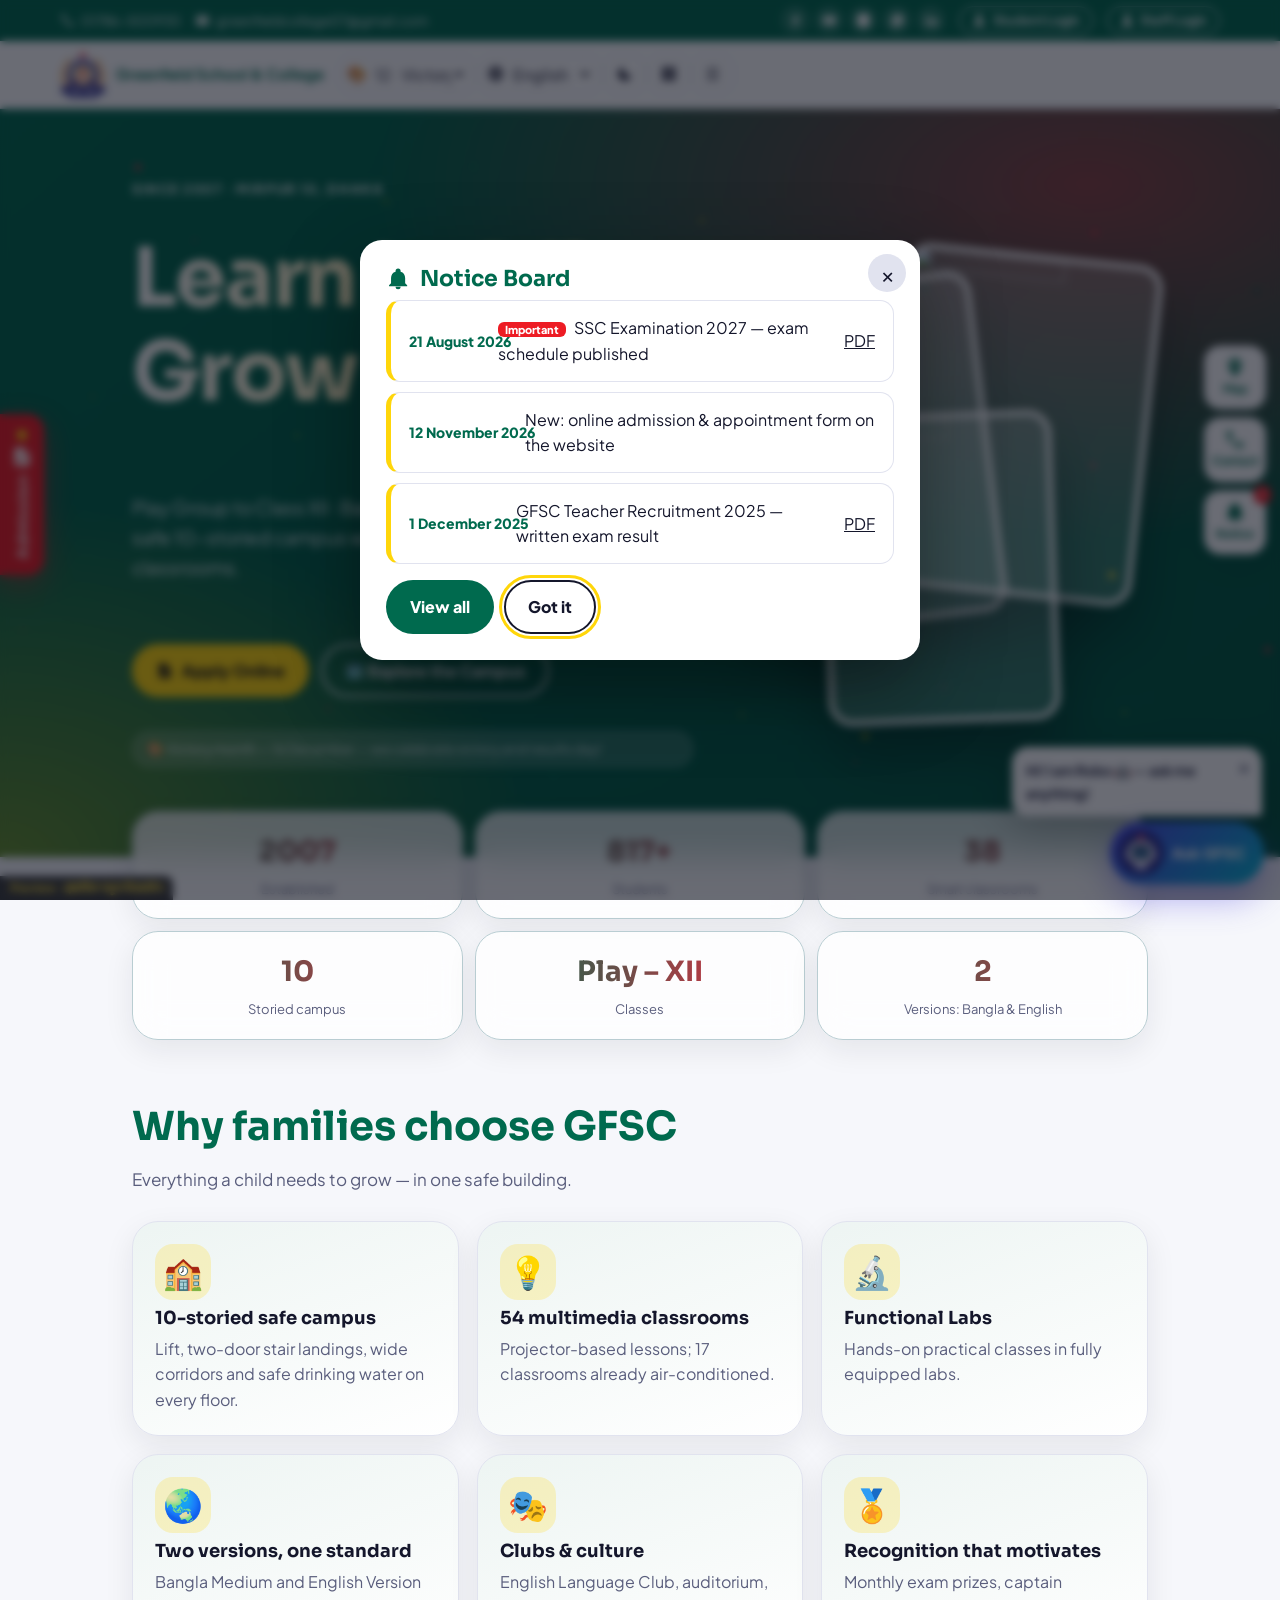
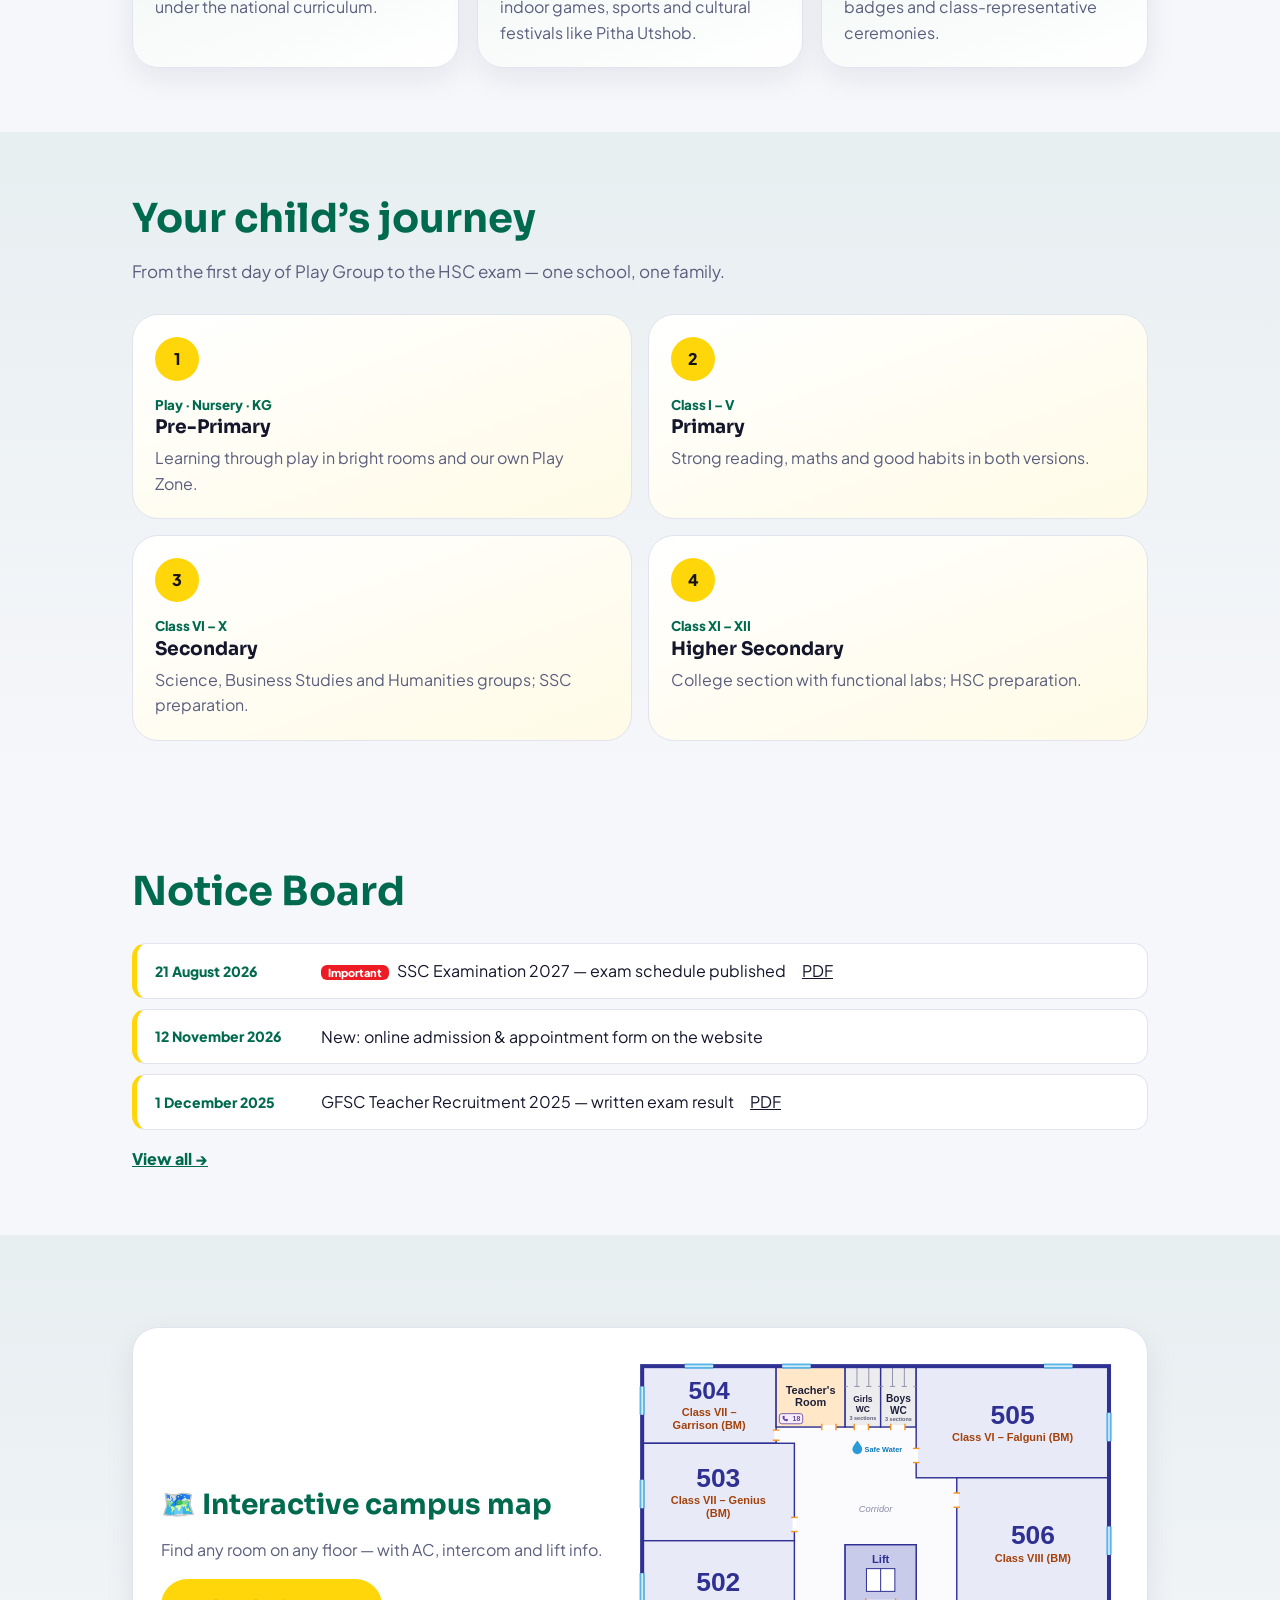
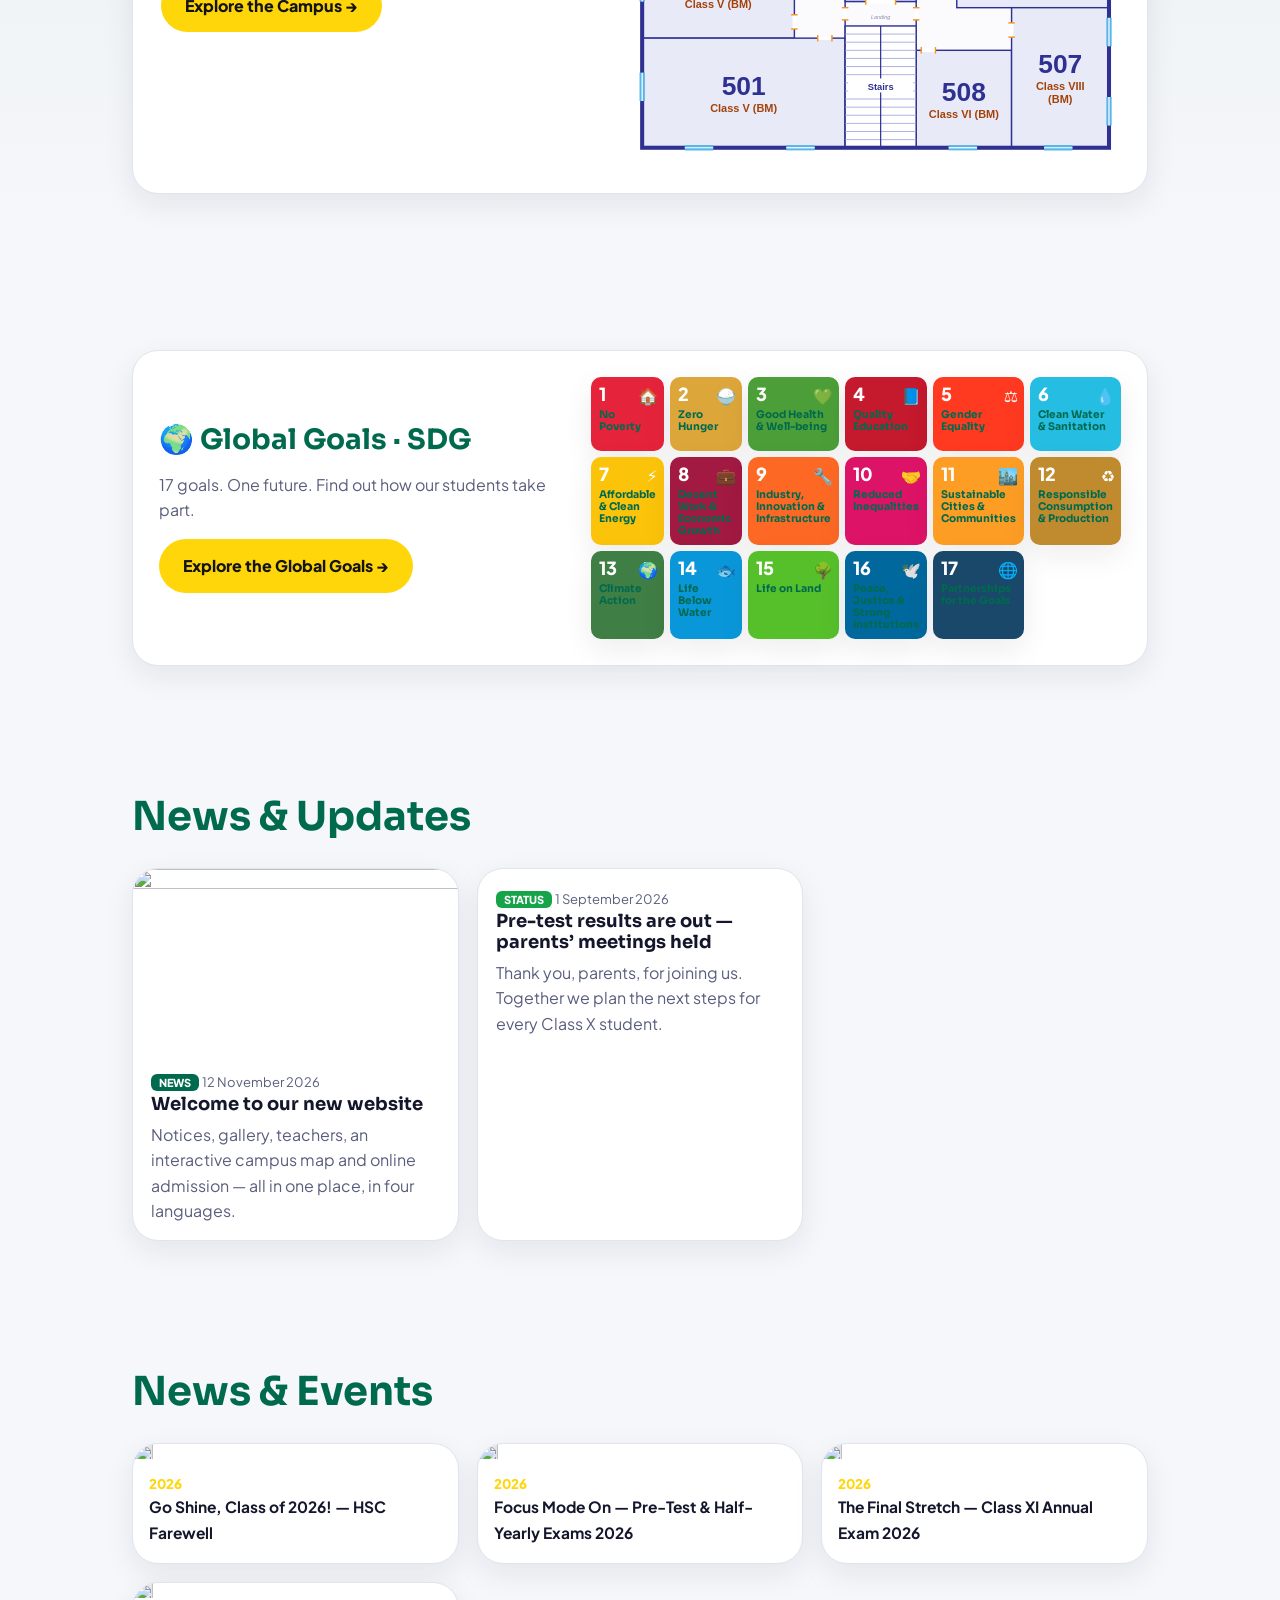
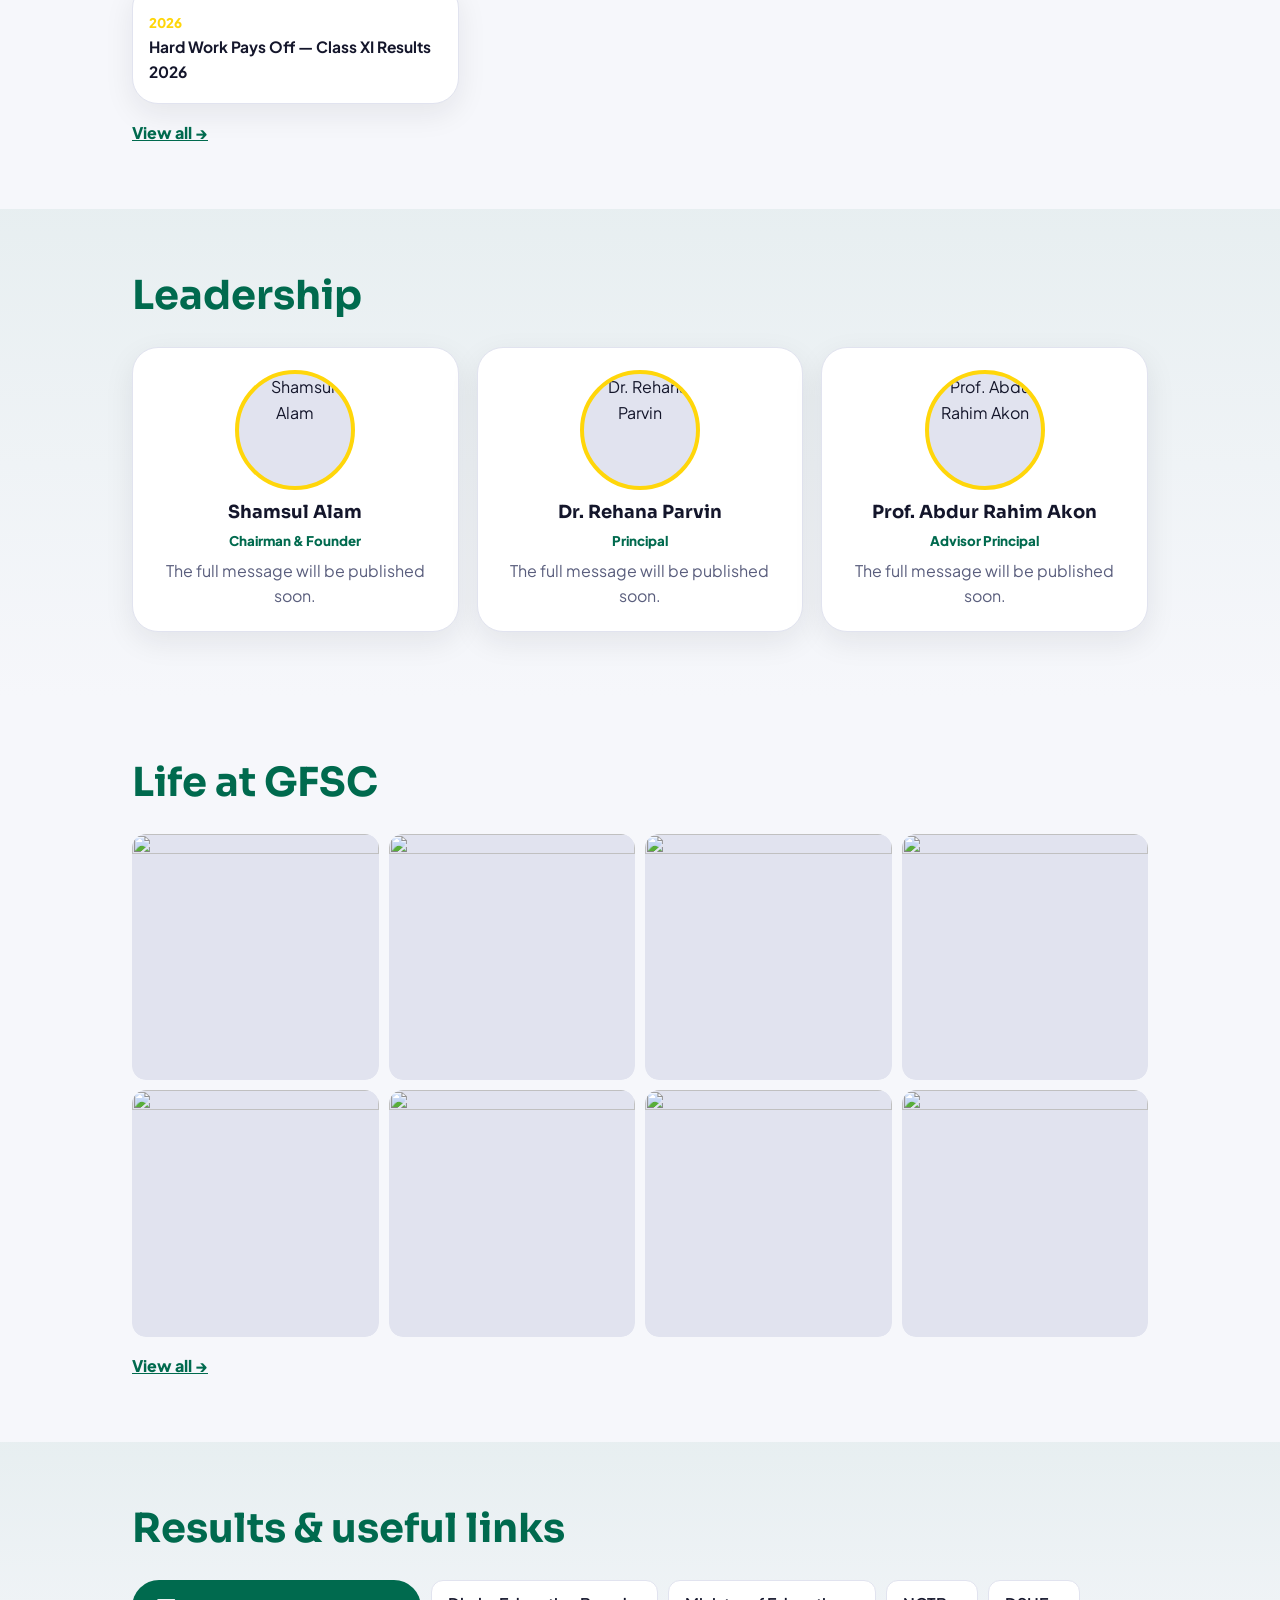
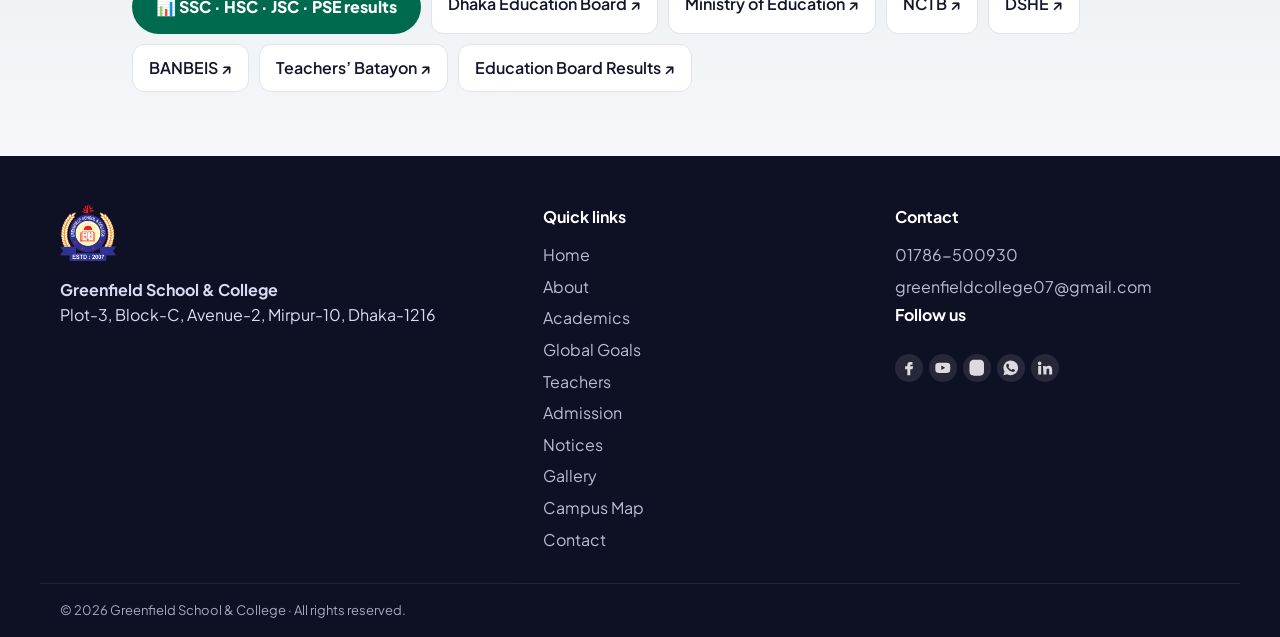
==== v1-aurora/index.html @ 102d4111 "GFSC website preview: 3 designs, 4 languages, campus map, editor Co-Authored-By: Claude Opus 5.5 <no" ====
<!doctype html>
<html lang="bn">
<head>
<meta charset="utf-8">
<meta name="viewport" content="width=device-width, initial-scale=1">
<title>GFSC — Aurora (modern glass design)</title>
<meta name="description" content="Greenfield School & College (GFSC), Mirpur-10, Dhaka — Play Group to Class XII, Bangla Medium & English Version. Online admission, notices, campus map.">
<meta name="theme-color" content="#2E3192">
<link rel="icon" href="../shared/gfsc_logo.png">
<link rel="preconnect" href="https://fonts.googleapis.com"><link rel="preconnect" href="https://fonts.gstatic.com" crossorigin>
<link href="https://fonts.googleapis.com/css2?family=Hind+Siliguri:wght@400;600;700&family=Cairo:wght@400;700;900&family=Plus+Jakarta+Sans:wght@400;600;800&family=Sora:wght@600;800&display=swap" rel="stylesheet">
<link rel="stylesheet" href="../shared/site.css">
<link rel="stylesheet" href="style.css">
</head>
<body class="v-aurora">
<div id="topbar" class="topbar"></div>
<header id="nav" class="nav"></header>
<main></main>
<footer id="footer" class="footer"></footer>
<div id="dockWrap"></div>
<script>window.SITE={version:'aurora'};</script>
<script src="../shared/content.js"></script>
<script src="../shared/site-data.js"></script>
<script src="../shared/goals.js"></script>
<script src="../shared/floor_core.js"></script>
<script src="../shared/site.js"></script>
</body>
</html>
---- shared/site.css ----
/* GFSC website — shared base styles. Each version adds its own style.css on top. */
:root{--p:#2E3192;--s:#ED1C24;--a:#F7941D;--on-p:#fff;--on-s:#fff;--on-a:#141414;
  --bg:#f6f7fb;--surface:#ffffff;--ink:#14162b;--muted:#5a5e7d;--line:#e1e3ef;--field-bg:#ffffff;--field-ink:#14162b;--field-line:#c9cce0;
  --radius:18px;--font:"Hind Siliguri",system-ui,sans-serif;--head:var(--font);--shadow:0 10px 30px rgba(20,22,43,.08);--maxw:1200px}
[data-mode=dark]{--bg:#0c0e1c;--surface:#161a2f;--ink:#eef0ff;--muted:#a9adcf;--line:#2a2e4f;--field-bg:#0a0c18;--field-ink:#f5f6ff;--field-line:#3a3f68;--shadow:0 10px 30px rgba(0,0,0,.35)}
*{box-sizing:border-box}
html{scroll-behavior:smooth}
body{margin:0;background:var(--bg);color:var(--ink);font-family:var(--font);line-height:1.6;-webkit-font-smoothing:antialiased}
img{max-width:100%;display:block}
a{color:inherit}
button,input,select,textarea{font:inherit}
h1,h2,h3{font-family:var(--head);line-height:1.15;margin:0 0 .4em}
.wrap{max-width:var(--maxw);margin:0 auto;padding:0 20px}
.muted{color:var(--muted)}
.ic{width:1.1em;height:1.1em;vertical-align:-.18em;flex:none}
:focus-visible{outline:3px solid var(--a);outline-offset:2px}

/* top bar */
.topbar{background:var(--p);color:var(--on-p);font-size:13.5px}
.tb-in{max-width:var(--maxw);margin:0 auto;padding:6px 20px;display:flex;justify-content:space-between;align-items:center;gap:12px;flex-wrap:wrap}
.tb-l,.tb-r{display:flex;align-items:center;gap:14px;flex-wrap:wrap}
.tb-l a{display:flex;gap:6px;align-items:center;text-decoration:none;opacity:.95}
.soc{display:inline-flex;gap:6px}
.soc a{display:grid;place-items:center;width:28px;height:28px;border-radius:50%;background:rgba(255,255,255,.14)}
.topbar .soc a{color:var(--on-p)}
.soc a:hover{transform:translateY(-2px)}
.soc.big a{width:40px;height:40px;background:var(--p);color:var(--on-p)}
.tb-btn{display:flex;align-items:center;gap:6px;border:1.5px solid currentColor;background:transparent;color:inherit;border-radius:20px;padding:3px 12px;cursor:pointer;font-weight:700;font-size:13px}
.tb-btn:hover{background:var(--a);color:var(--on-a);border-color:var(--a)}

/* main nav */
.nav{position:sticky;top:0;z-index:30;background:color-mix(in srgb,var(--surface) 88%,transparent);backdrop-filter:blur(14px);border-bottom:1px solid var(--line)}
.nv-in{max-width:var(--maxw);margin:0 auto;padding:10px 20px;display:flex;align-items:center;gap:16px}
.brand{display:flex;align-items:center;gap:10px;text-decoration:none;flex:none}
.brand img{width:46px}
.brand b{display:block;font-size:15px;color:var(--p);line-height:1.2;white-space:nowrap}
[data-mode=dark] .brand b{color:var(--ink)}
.brand small{font-size:11.5px;color:var(--muted);white-space:nowrap}
.menu{display:flex;gap:2px;margin-inline-start:auto}
.menu a{padding:8px 11px;border-radius:10px;text-decoration:none;font-weight:600;font-size:14.5px;white-space:nowrap}
.menu a:hover{background:color-mix(in srgb,var(--p) 10%,transparent)}
.menu a.on{background:var(--p);color:var(--on-p)}
.nv-tools{display:flex;gap:6px;align-items:center}
.sel{display:flex;align-items:center;gap:4px;border:1.5px solid var(--line);border-radius:12px;padding:2px 6px;background:var(--field-bg);color:var(--field-ink)}
.sel select{border:0;background:transparent;color:var(--field-ink);max-width:120px;padding:4px 0;cursor:pointer}
.sel select option{background:var(--field-bg);color:var(--field-ink)}
.iconb{display:flex;align-items:center;gap:6px;height:38px;min-width:38px;justify-content:center;border:1.5px solid var(--line);border-radius:12px;background:var(--field-bg);color:var(--field-ink);cursor:pointer;padding:0 8px}
.iconb kbd{font-size:10.5px;font-family:inherit;color:var(--muted)}
.burger{display:none}

/* buttons — text colour is always computed for contrast (--on-*) */
.btn{display:inline-flex;align-items:center;gap:8px;padding:12px 22px;border-radius:999px;font-weight:800;text-decoration:none;border:2px solid transparent;cursor:pointer;transition:transform .15s,box-shadow .15s}
.btn:hover{transform:translateY(-2px);box-shadow:var(--shadow)}
.btn-p{background:var(--p);color:var(--on-p)}
.btn-a{background:var(--a);color:var(--on-a)}
.btn-ghost{background:transparent;border-color:currentColor;color:inherit}
.btn.wide{width:100%;justify-content:center}
.cta-row{display:flex;gap:12px;flex-wrap:wrap;margin:22px 0 14px}
.month-chip{display:inline-block;font-size:13.5px;padding:6px 14px;border-radius:999px;background:rgba(255,255,255,.16);border:1px solid rgba(255,255,255,.3)}
.month-chip span{opacity:.85}

/* hero base */
.hero{position:relative;overflow:hidden;background:linear-gradient(135deg,var(--p),color-mix(in srgb,var(--p) 72%,var(--s)));color:var(--on-p)}
.hero canvas.fx{position:absolute;inset:0;width:100%;height:100%;pointer-events:none}
.hero-in{position:relative;max-width:var(--maxw);margin:0 auto;padding:70px 20px}
.kicker{text-transform:uppercase;letter-spacing:.12em;font-size:13px;font-weight:800;opacity:.9;margin:0 0 12px}
.hero h1{font-size:clamp(36px,6vw,72px)}
.lead{font-size:clamp(16px,1.6vw,19px);max-width:640px;opacity:.95}

/* sections */
.sec{padding:64px 0}
.sec.alt{background:color-mix(in srgb,var(--p) 5%,var(--bg))}
.sh{margin-bottom:28px;max-width:720px}
.sh h2{font-size:clamp(26px,3.4vw,40px);color:var(--p)}
[data-mode=dark] .sh h2{color:var(--ink)}
.sh p{color:var(--muted);margin:0;font-size:17px}
.stats{display:grid;grid-template-columns:repeat(6,1fr);gap:12px;margin:-36px 0 0;position:relative;z-index:2}
.stat{background:var(--surface);border:1px solid var(--line);border-radius:var(--radius);padding:18px 12px;text-align:center;box-shadow:var(--shadow)}
.stat b{display:block;font-size:28px;color:var(--p);font-family:var(--head)}
[data-mode=dark] .stat b{color:var(--a)}
.stat span{font-size:13px;color:var(--muted)}
.cards{display:grid;grid-template-columns:repeat(auto-fill,minmax(260px,1fr));gap:18px}
.card{background:var(--surface);border:1px solid var(--line);border-radius:var(--radius);padding:22px;box-shadow:var(--shadow)}
.card h3{font-size:18px}
.card p{margin:0;color:var(--muted)}
.emo{font-size:32px;margin-bottom:8px}
.events .ev{padding:0;overflow:hidden}
.events .ev img{aspect-ratio:4/3;object-fit:cover;width:100%;background:var(--line)}
.events .ev h3{padding:14px 16px 18px;font-size:15.5px;margin:0}
.leaders .ld{text-align:center}
.leaders .ld img{width:120px;height:120px;border-radius:50%;object-fit:cover;margin:0 auto 12px;border:4px solid var(--a);background:var(--line)}
.leaders .ld small{display:block;color:var(--p);font-weight:800;margin-bottom:6px}
[data-mode=dark] .leaders .ld small{color:var(--a)}
.journey{list-style:none;padding:0;margin:0;display:grid;grid-template-columns:repeat(4,1fr);gap:16px;counter-reset:j}
.journey li{background:var(--surface);border:1px solid var(--line);border-radius:var(--radius);padding:22px;position:relative}
.jn{display:grid;place-items:center;width:44px;height:44px;border-radius:50%;background:var(--a);color:var(--on-a);font-weight:900;margin-bottom:10px}
.journey small{color:var(--p);font-weight:800}
[data-mode=dark] .journey small{color:var(--a)}
.journey p{margin:0;color:var(--muted)}
.notices{list-style:none;padding:0;margin:0;display:grid;gap:10px}
.notices li{display:flex;gap:16px;align-items:center;background:var(--surface);border:1px solid var(--line);border-inline-start:5px solid var(--a);border-radius:14px;padding:14px 18px}
.notices time{font-weight:800;color:var(--p);white-space:nowrap;font-size:14px;min-width:150px}
[data-mode=dark] .notices time{color:var(--a)}
.pinned{font-style:normal;font-size:11px;font-weight:900;background:#ED1C24;color:#fff;border-radius:6px;padding:1px 7px;margin-inline-end:8px}
.more{display:inline-block;margin-top:16px;font-weight:800;color:var(--p)}
[data-mode=dark] .more{color:var(--a)}
.gallery{display:grid;grid-template-columns:repeat(auto-fill,minmax(220px,1fr));gap:10px}
.gallery img{width:100%;aspect-ratio:1;object-fit:cover;border-radius:14px;background:var(--line);transition:transform .3s}
.gallery a:hover img{transform:scale(1.03)}
.links{display:flex;flex-wrap:wrap;gap:10px}
.links a:not(.btn){padding:10px 16px;border-radius:12px;background:var(--surface);border:1px solid var(--line);text-decoration:none;font-weight:600}
.chips-grid{display:grid;grid-template-columns:repeat(auto-fill,minmax(240px,1fr));gap:12px}
.fac{display:flex;gap:12px;align-items:center;background:var(--surface);border:1px solid var(--line);border-radius:14px;padding:14px 16px;font-weight:700}
.fac span{font-size:26px}
.prose{max-width:800px;font-size:17.5px}
.campus-teaser{display:grid;grid-template-columns:1fr 1.1fr;gap:28px;align-items:center;text-decoration:none;background:var(--surface);border:1px solid var(--line);border-radius:var(--radius);padding:28px;box-shadow:var(--shadow)}
.campus-teaser h3{font-size:28px;color:var(--p)}
[data-mode=dark] .campus-teaser h3{color:var(--ink)}
.campus-teaser p{color:var(--muted)}
.campus-teaser .mini svg{width:100%;height:auto;background:#fff;border-radius:12px}
.explorer{width:100%;height:82vh;min-height:640px;border:1px solid var(--line);border-radius:var(--radius);background:var(--surface)}
.contact-grid{display:grid;grid-template-columns:1fr 1.3fr;gap:18px}
.contact-grid p{display:flex;gap:10px;align-items:flex-start;flex-wrap:wrap}
.contact-grid .map{padding:0;overflow:hidden;display:flex;flex-direction:column}
.contact-grid iframe{width:100%;flex:1;min-height:320px;border:0}
.contact-grid .map .btn{margin:14px;align-self:flex-start}
.adm-grid{display:grid;grid-template-columns:1fr 1.4fr;gap:28px;align-items:start}
.steps{padding-inline-start:20px;display:grid;gap:12px;font-size:17px}
.steps li::marker{color:var(--a);font-weight:900}

/* forms — fields always have their own background + text colour, so text can never become invisible */
.form{display:grid;gap:14px}
.row2{display:grid;grid-template-columns:1fr 1fr;gap:12px}
.row3{display:grid;grid-template-columns:1fr 1fr 1fr;gap:12px}
.field{display:grid;gap:6px}
.field>span{font-weight:800;font-size:14px;color:var(--ink)}
.field i,.req i{color:#ED1C24;font-style:normal}
.field input,.field select,.field textarea{width:100%;padding:12px 14px;border-radius:12px;border:2px solid var(--field-line);background:var(--field-bg);color:var(--field-ink);transition:border-color .15s,box-shadow .15s}
.field input::placeholder,.field textarea::placeholder{color:var(--muted)}
.field input:focus,.field select:focus,.field textarea:focus{outline:none;border-color:var(--a);box-shadow:0 0 0 4px color-mix(in srgb,var(--a) 30%,transparent);background:color-mix(in srgb,var(--a) 6%,var(--field-bg))}
.field.err input{border-color:#ED1C24;box-shadow:0 0 0 4px rgba(237,28,36,.18)}
.req{margin:0;font-size:13px;color:var(--muted)}
.seg{border:0;padding:0;margin:0;display:flex;gap:8px;flex-wrap:wrap}
.seg legend{font-weight:800;font-size:14px;margin-bottom:6px}
.seg label{cursor:pointer}
.seg input{position:absolute;opacity:0}
.seg span{display:inline-block;padding:9px 16px;border-radius:999px;border:2px solid var(--field-line);background:var(--field-bg);color:var(--field-ink);font-weight:700}
.seg input:checked+span{background:var(--p);color:var(--on-p);border-color:var(--p);box-shadow:0 0 0 3px color-mix(in srgb,var(--a) 50%,transparent)}
.seg input:focus-visible+span{outline:3px solid var(--a)}
.ok{margin:0;padding:12px;border-radius:12px;background:#E7F8EE;color:#0F5132;font-weight:700}
.note{font-size:13px;color:var(--muted);margin:0}
.note.flash{color:var(--ink);background:color-mix(in srgb,var(--a) 22%,transparent);padding:10px;border-radius:10px}

/* modal */
.modal{position:fixed;inset:0;z-index:80;background:rgba(8,10,24,.6);backdrop-filter:blur(4px);display:none;align-items:center;justify-content:center;padding:16px}
.modal.open{display:flex}
.m-box{position:relative;background:var(--surface);color:var(--ink);border-radius:22px;width:min(560px,100%);max-height:90vh;overflow:auto;padding:26px;box-shadow:0 30px 80px rgba(0,0,0,.4);animation:pop .22s ease}
.m-admission .m-box{width:min(760px,100%)}
@keyframes pop{from{transform:translateY(12px) scale(.97);opacity:0}}
.m-box h3{display:flex;gap:10px;align-items:center;font-size:22px;color:var(--p);padding-inline-end:36px}
[data-mode=dark] .m-box h3{color:var(--ink)}
.m-x{position:absolute;top:14px;inset-inline-end:14px;width:38px;height:38px;border-radius:50%;border:0;background:var(--line);color:var(--ink);font-size:22px;cursor:pointer}
.m-act{display:flex;gap:10px;margin-top:16px;flex-wrap:wrap}
.m-map{width:100%;height:340px;border:0;border-radius:14px;margin:8px 0 14px}
.m-list{display:grid;gap:8px;margin:10px 0}
.m-row{display:flex;gap:10px;align-items:center;padding:12px 14px;border-radius:12px;background:var(--bg);text-decoration:none;font-weight:700}
.m-row:hover{background:var(--a);color:var(--on-a)}
.m-notice .notices time{min-width:0}
.m-quick .m-box{align-self:flex-start;margin-top:8vh}
.q-in{width:100%;padding:16px;font-size:18px;border-radius:14px;border:2px solid var(--a);background:var(--field-bg);color:var(--field-ink);outline:none}
.q-list{display:grid;gap:4px;margin-top:12px;max-height:55vh;overflow:auto}
.q-list button{display:flex;gap:12px;align-items:center;text-align:start;padding:11px 14px;border:0;border-radius:12px;background:transparent;color:var(--ink);cursor:pointer;font-weight:600}
.q-list button.on,.q-list button:hover{background:var(--p);color:var(--on-p)}

/* always-visible actions */
.adm-float{position:fixed;inset-inline-start:0;top:46%;z-index:60;display:flex;flex-direction:column;align-items:center;gap:6px;padding:16px 10px;border:0;border-start-end-radius:16px;border-end-end-radius:16px;
  background:#ED1C24;color:#fff;cursor:pointer;font-weight:900;box-shadow:0 10px 30px rgba(237,28,36,.45);animation:glow 1.6s ease-in-out infinite}
[dir=rtl] .adm-float{border-radius:16px 0 0 16px}
.adm-float b{writing-mode:vertical-rl;transform:rotate(180deg);letter-spacing:.05em;font-size:15px}
[dir=rtl] .adm-float b{transform:none}
.adm-float .ic{width:22px;height:22px}
.adm-float .dot{width:10px;height:10px;border-radius:50%;background:#FFD60A;animation:blink 1s steps(2) infinite}
@keyframes glow{0%,100%{box-shadow:0 0 0 0 rgba(237,28,36,.55)}50%{box-shadow:0 0 0 12px rgba(237,28,36,0)}}
@keyframes blink{50%{opacity:0}}
.dock{position:fixed;inset-inline-end:14px;top:50%;transform:translateY(-50%);z-index:60;display:flex;flex-direction:column;gap:8px}
.dock button{position:relative;display:flex;flex-direction:column;align-items:center;gap:2px;width:62px;padding:10px 4px;border:0;border-radius:16px;background:var(--surface);color:var(--p);box-shadow:var(--shadow);cursor:pointer;font-size:11.5px;font-weight:800;border:1px solid var(--line)}
[data-mode=dark] .dock button{color:var(--ink)}
.dock button:hover{background:var(--p);color:var(--on-p)}
.dock .ic{width:22px;height:22px}
.dock .badge{position:absolute;top:-6px;inset-inline-end:-6px;font-style:normal;background:#ED1C24;color:#fff;border-radius:999px;font-size:11px;padding:1px 6px}
.chat-fab{position:fixed;inset-inline-end:16px;bottom:16px;z-index:61;display:flex;gap:8px;align-items:center;padding:13px 18px;border:0;border-radius:999px;background:var(--a);color:var(--on-a);font-weight:900;box-shadow:0 12px 30px rgba(0,0,0,.25);cursor:pointer}
.chat-fab .ic{width:20px;height:20px}
.chat{position:fixed;inset-inline-end:16px;bottom:78px;z-index:62;width:min(370px,calc(100vw - 32px));height:min(520px,70vh);display:none;flex-direction:column;background:var(--surface);border:1px solid var(--line);border-radius:20px;overflow:hidden;box-shadow:0 30px 70px rgba(0,0,0,.3)}
.chat.open{display:flex}
.ch-h{display:flex;justify-content:space-between;align-items:center;padding:14px 16px;background:var(--p);color:var(--on-p)}
.ch-h button{border:0;background:transparent;color:inherit;font-size:24px;cursor:pointer}
.ch-m{flex:1;overflow:auto;padding:14px;display:flex;flex-direction:column;gap:8px}
.cm{max-width:88%;padding:10px 13px;border-radius:16px;font-size:14px;line-height:1.5}
.cm.bot{background:var(--bg);align-self:flex-start;border-end-start-radius:4px}
.cm.me{background:var(--p);color:var(--on-p);align-self:flex-end;border-end-end-radius:4px}
.cm a{font-weight:800;color:inherit}
.ch-q{display:flex;gap:6px;overflow-x:auto;padding:0 12px 10px}
.ch-q button{flex:none;border:1.5px solid var(--line);background:var(--surface);color:var(--ink);border-radius:999px;padding:5px 11px;font-size:12.5px;cursor:pointer}
.ch-f{display:flex;border-top:1px solid var(--line)}
.ch-f input{flex:1;border:0;padding:14px;background:var(--field-bg);color:var(--field-ink);outline:none}
.ch-f button{border:0;background:var(--a);color:var(--on-a);padding:0 18px;font-size:18px;cursor:pointer}

/* footer */
.footer{background:#0e1024;color:#d9dbf2;padding-top:48px;margin-top:0}
.ft{display:grid;grid-template-columns:1.4fr 1fr 1fr;gap:28px;padding-bottom:28px}
.ft h4{color:#fff;margin:0 0 10px}
.ft a{display:block;text-decoration:none;opacity:.85;padding:3px 0}
.ft .soc a{display:grid}
.footer .soc a{background:rgba(255,255,255,.12);color:#fff}
.copy{border-top:1px solid rgba(255,255,255,.1);padding:16px 20px;font-size:13px;opacity:.75}
main{min-height:60vh}
body{padding-bottom:0}

/* responsive */
@media (max-width:1400px){.brand small{display:none}.menu a{padding:8px 8px;font-size:14px}.sel select{max-width:96px}}
@media (max-width:1280px){.menu{position:absolute;top:100%;inset-inline:0;flex-direction:column;background:var(--surface);padding:10px;border-bottom:1px solid var(--line);display:none}
  .menu.open{display:flex}.burger{display:flex}.stats{grid-template-columns:repeat(3,1fr)}.journey{grid-template-columns:repeat(2,1fr)}
  .iconb kbd{display:none}}
@media (max-width:760px){.tb-l a span,.tb-btn span{display:none}.nv-in{flex-wrap:wrap;gap:8px}.nv-tools{width:100%;justify-content:space-between}.brand b{white-space:normal;font-size:14px}.brand img{width:40px}.sel select{max-width:84px}.tb-in{justify-content:center}.brand small{display:none}.sel select{max-width:70px}
  .stats{grid-template-columns:repeat(2,1fr)}.journey,.row2,.row3,.adm-grid,.contact-grid,.campus-teaser,.ft{grid-template-columns:1fr}
  .notices li{flex-direction:column;align-items:flex-start;gap:4px}
  .dock{top:auto;bottom:76px;transform:none;flex-direction:row;inset-inline-end:auto;inset-inline-start:50%;translate:-50% 0}
  [dir=rtl] .dock{translate:50% 0}
  .dock button{width:58px;padding:8px 2px}
  .adm-float{top:auto;bottom:150px;padding:12px 8px}.hero-in{padding:44px 20px}.sec{padding:44px 0}}
@media (prefers-reduced-motion:reduce){*{animation:none!important;transition:none!important}}

/* ---------- albums, photo viewer ---------- */
.album{padding:0;border:1px solid var(--line);text-align:start;cursor:pointer;background:var(--surface);color:var(--ink);font:inherit;display:flex;flex-direction:column}
.album .cover{position:relative;display:block}
.album .cover img{width:100%;aspect-ratio:4/3;object-fit:cover;background:var(--line)}
.album .cover i{position:absolute;inset-inline-end:10px;bottom:10px;font-style:normal;font-size:12.5px;font-weight:800;background:rgba(0,0,0,.65);color:#fff;border-radius:999px;padding:3px 10px}
.album .ev-t{padding:14px 16px 18px;display:block}.album .ev-t small{display:block;color:var(--a);font-weight:900}.album .ev-t b{font-size:15.5px;line-height:1.35}
.gallery .ph{padding:0;border:0;background:none;cursor:zoom-in;border-radius:14px;overflow:hidden}
.lb{position:fixed;inset:0;z-index:120;background:#000;display:none;grid-template-columns:70px 1fr 70px;grid-template-rows:1fr auto;align-items:center}
.lb.open{display:grid}
.lb figure{margin:0;grid-column:2;display:flex;flex-direction:column;align-items:center;gap:12px;max-height:100%;padding:24px 0 8px}
.lb img#lbImg{max-width:100%;max-height:72vh;object-fit:contain;border-radius:10px;box-shadow:0 20px 60px rgba(0,0,0,.6)}
.lb figcaption{color:#fff;text-align:center;max-width:820px;display:grid;gap:4px}
#lbCount{font-weight:900;color:#FFD60A;font-size:13px;letter-spacing:.08em}
#lbInfo b{font-size:17px}#lbInfo small{display:block;opacity:.75;font-size:13px}#lbInfo a{color:#9fd3ff;font-size:13px}
.lb-nav{width:54px;height:54px;border-radius:50%;border:0;background:rgba(255,255,255,.14);color:#fff;font-size:34px;line-height:1;cursor:pointer;justify-self:center}
.lb-nav:hover{background:#fff;color:#000}
.lb-x{position:absolute;top:14px;inset-inline-end:16px;width:48px;height:48px;border-radius:50%;border:0;background:rgba(255,255,255,.16);color:#fff;font-size:30px;cursor:pointer;z-index:2}
.lb-thumbs{grid-column:1/-1;display:flex;gap:6px;justify-content:center;padding:10px;overflow-x:auto}
.lb-thumbs button{padding:0;border:2px solid transparent;border-radius:8px;background:none;cursor:pointer;opacity:.55;flex:none}
.lb-thumbs button.on{border-color:#FFD60A;opacity:1}.lb-thumbs img{width:64px;height:48px;object-fit:cover;border-radius:6px}
[dir=rtl] .lb-prev{order:3}[dir=rtl] .lb-next{order:1}
@media (max-width:760px){.lb{grid-template-columns:44px 1fr 44px}.lb-nav{width:40px;height:40px;font-size:26px}.lb-thumbs img{width:48px;height:36px}}

/* ---------- news / posts ---------- */
.posts .post{padding:0;overflow:hidden;display:flex;flex-direction:column}
.posts .post img{width:100%;aspect-ratio:16/9;object-fit:cover}
.posts .post>div{padding:16px 18px}.posts time{font-size:13px;color:var(--muted)}
.ptype{font-size:11px;font-weight:900;text-transform:uppercase;border-radius:6px;padding:2px 8px;background:var(--a);color:var(--on-a)}
.ptype.t-status{background:#16a34a;color:#fff}.ptype.t-news{background:var(--p);color:var(--on-p)}

/* ---------- teachers ---------- */
.pp-tools{display:grid;gap:12px;margin-bottom:18px}
.pp-search{width:100%;max-width:520px;padding:13px 16px;border-radius:14px;border:2px solid var(--field-line);background:var(--field-bg);color:var(--field-ink)}
.pp-search:focus{outline:none;border-color:var(--a);box-shadow:0 0 0 4px color-mix(in srgb,var(--a) 30%,transparent)}
.pp-chips{display:flex;flex-wrap:wrap;gap:8px}
.pp-chips button{border:2px solid var(--field-line);background:var(--field-bg);color:var(--field-ink);border-radius:999px;padding:7px 14px;font-weight:700;cursor:pointer}
.pp-chips button.on{background:var(--p);color:var(--on-p);border-color:var(--p)}
.people{display:grid;grid-template-columns:repeat(auto-fill,minmax(280px,1fr));gap:14px}
.person{display:flex;gap:14px;align-items:flex-start;background:var(--surface);border:1px solid var(--line);border-radius:var(--radius);padding:14px;box-shadow:var(--shadow)}
.person[hidden]{display:none}
.person img,.person .avatar{width:84px;height:84px;border-radius:18px;object-fit:cover;flex:none;background:var(--line)}
.person .avatar{display:grid;place-items:center;font-weight:900;font-size:26px;background:linear-gradient(135deg,var(--p),var(--s));color:var(--on-p)}
.person h3{font-size:16px;margin:0 0 2px}.person>div>b{display:block;font-size:13.5px;color:var(--p)}
[data-mode=dark] .person>div>b{color:var(--a)}
.dchip{display:inline-block;margin:6px 0 2px;font-size:11.5px;font-weight:800;border-radius:999px;padding:2px 10px;background:color-mix(in srgb,var(--a) 22%,transparent)}
.person small{display:block;font-size:12.5px;color:var(--muted);line-height:1.4;margin-top:3px}.person .role{color:var(--ink);font-weight:700}

/* ---------- Robo, the friendly chatbot ---------- */
.robo-fab{padding:8px 18px 8px 8px;background:linear-gradient(135deg,#4F46E5,#06B6D4);color:#fff;box-shadow:0 14px 34px rgba(79,70,229,.45);animation:robo-bob 3s ease-in-out infinite}
.robo-fab .robot{width:46px;height:46px;background:#2E3192;border-radius:50%;padding:4px}
.robo-fab span{font-size:15px}
@keyframes robo-bob{50%{transform:translateY(-5px)}}
.robot .r-eyes{animation:blinkEye 4s infinite;transform-origin:32px 30px}
@keyframes blinkEye{0%,92%,100%{transform:scaleY(1)}95%{transform:scaleY(.1)}}
.robot .r-ant{animation:antGlow 1.4s ease-in-out infinite}
@keyframes antGlow{50%{fill:#FFD60A}}
.robo-hi{position:fixed;inset-inline-end:18px;bottom:84px;z-index:61;max-width:250px;background:#fff;color:#1d1f3a;border-radius:16px 16px 4px 16px;padding:12px 34px 12px 14px;font-weight:700;font-size:14px;box-shadow:0 14px 40px rgba(0,0,0,.25);cursor:pointer;opacity:0;transform:translateY(10px);pointer-events:none;transition:.3s}
.robo-hi.show{opacity:1;transform:none;pointer-events:auto}
.robo-hi button{position:absolute;top:4px;inset-inline-end:6px;border:0;background:none;font-size:18px;cursor:pointer;color:#5b5e7a}
.ch-h{gap:10px;background:linear-gradient(135deg,#4F46E5,#06B6D4);color:#fff}
.ch-av .robot.sm{width:40px;height:40px;background:#2E3192;border-radius:50%;padding:3px}
.ch-t{flex:1;display:grid}.ch-t small{opacity:.9;font-size:12px}
.live{display:inline-block;width:8px;height:8px;border-radius:50%;background:#4ADE80;margin-inline-end:6px;box-shadow:0 0 0 3px rgba(74,222,128,.3)}
.cm-row{display:flex;gap:8px;align-items:flex-end;max-width:92%}
.cm-row .cm{max-width:100%}
.robot.xs{width:28px;height:28px;flex:none;background:#2E3192;border-radius:50%;padding:2px}
.typing .cm i{display:inline-block;width:7px;height:7px;border-radius:50%;background:var(--muted);margin:0 2px;animation:tdot 1s infinite}
.typing .cm i:nth-child(2){animation-delay:.15s}.typing .cm i:nth-child(3){animation-delay:.3s}
@keyframes tdot{50%{transform:translateY(-4px);opacity:.4}}
.ch-f button{background:linear-gradient(135deg,#4F46E5,#06B6D4);color:#fff}
.preview-ribbon{position:fixed;bottom:0;inset-inline-start:0;z-index:59;background:#111;color:#FFD60A;font-size:11.5px;font-weight:800;padding:3px 10px;border-start-end-radius:8px;opacity:.8}

/* about: mission / vision / values ; stats inside a page never overlap text */
.stats-plain .stats{margin:28px 0 0}
.mvv{display:grid;grid-template-columns:repeat(3,1fr);gap:16px;margin-top:22px}
.mv .mv-i{font-size:34px}.mv h3{color:var(--p)}[data-mode=dark] .mv h3{color:var(--a)}
.mv p{font-size:16px;color:var(--ink)}
.vals{display:flex;flex-wrap:wrap;gap:8px}.vals span{padding:6px 12px;border-radius:999px;background:color-mix(in srgb,var(--a) 22%,transparent);font-weight:800}
/* global goals */
.sdgs{display:grid;grid-template-columns:repeat(auto-fill,minmax(200px,1fr));gap:12px}
.sdg{background:var(--c);color:#fff;border-radius:16px;padding:16px;position:relative;min-height:170px;display:flex;flex-direction:column;gap:6px;box-shadow:var(--shadow)}
.sdg b{font-size:34px;line-height:1;font-weight:900}.sdg .sdg-ic{position:absolute;top:12px;inset-inline-end:14px;font-size:30px}
.sdg h3{font-size:16px;margin:0;color:#fff}.sdg p{margin:auto 0 0;font-size:13.5px;line-height:1.45;color:#fff;opacity:.95}.sdg em{font-style:normal;font-weight:800}
.sdgs.small{grid-template-columns:repeat(6,1fr);gap:6px}.sdgs.small .sdg{min-height:74px;padding:8px;border-radius:10px}
.sdgs.small .sdg b{font-size:18px}.sdgs.small .sdg h3{font-size:10.5px}.sdgs.small .sdg-ic{font-size:16px;top:6px;inset-inline-end:6px}
.goals-teaser{display:grid;grid-template-columns:1fr 1.3fr;gap:24px;align-items:center;text-decoration:none;background:var(--surface);border:1px solid var(--line);border-radius:var(--radius);padding:26px;box-shadow:var(--shadow)}
.goals-teaser h3{font-size:28px;color:var(--p)}[data-mode=dark] .goals-teaser h3{color:var(--ink)}.goals-teaser p{color:var(--muted)}
.sdg4{display:grid;grid-template-columns:200px 1fr;gap:24px;align-items:center}
.sdg4-badge{background:#C5192D;color:#fff;border-radius:20px;aspect-ratio:1;display:flex;flex-direction:column;justify-content:center;align-items:center;font-size:90px;font-weight:900;line-height:1}
.sdg4-badge small{font-size:15px;margin-top:6px}
.ticks{list-style:none;padding:0;margin:0;display:grid;gap:10px;font-size:16.5px}
.ticks li{padding-inline-start:30px;position:relative}.ticks li::before{content:"✔";position:absolute;inset-inline-start:0;color:#C5192D;font-weight:900}
.career{border-top:6px solid var(--c)}.career h3{color:var(--c)}[data-mode=dark] .career h3{color:var(--ink)}
.career p{display:flex;flex-wrap:wrap;gap:6px}.career p span{background:color-mix(in srgb,var(--c) 12%,transparent);color:var(--ink);border-radius:999px;padding:4px 10px;font-size:13.5px;font-weight:600}
.days{list-style:none;padding:0;margin:0;display:grid;grid-template-columns:repeat(auto-fill,minmax(260px,1fr));gap:10px}
.days li{display:flex;gap:12px;align-items:center;background:var(--surface);border:1px solid var(--line);border-radius:14px;padding:12px 14px;font-weight:600}
.days time{background:var(--p);color:var(--on-p);border-radius:10px;padding:6px 8px;font-weight:900;font-size:13px;min-width:62px;text-align:center}

/* keep floating buttons from covering text */
@media (min-width:761px) and (max-width:1440px){main .wrap,.hero-in{padding-inline:92px}}
@media (max-width:900px){.mvv,.goals-teaser,.sdg4{grid-template-columns:1fr}.sdgs.small{grid-template-columns:repeat(4,1fr)}.sdg4-badge{max-width:180px}}
@media (max-width:760px){
  body{padding-bottom:66px}
  .nv-tools{flex-wrap:nowrap;overflow-x:auto}
  .adm-float{top:auto;bottom:0;inset-inline-start:0;width:34%;height:62px;flex-direction:row;justify-content:center;gap:6px;padding:0 6px;border-radius:0!important;box-shadow:none}
  .adm-float b{writing-mode:horizontal-tb;transform:none;font-size:13.5px}
  .dock{top:auto;bottom:0;inset-inline-end:0;inset-inline-start:auto;translate:none!important;transform:none;width:66%;flex-direction:row;gap:0}
  .dock button{flex:1;width:auto;height:62px;border-radius:0;box-shadow:none;border-width:0 0 0 1px}
  .robo-fab{bottom:74px;padding:5px}.robo-fab span{display:none}
  .robo-hi{bottom:136px}.chat{bottom:136px;height:min(480px,62vh)}
  .sdgs.small{grid-template-columns:repeat(3,1fr)}
}

@media (max-width:760px){.nv-tools{scrollbar-width:none}.nv-tools::-webkit-scrollbar{display:none}.dock .badge{top:4px;inset-inline-end:8px}}
---- v1-aurora/style.css ----
/* Version 1 — AURORA: modern glass design for the new generation.
   Big gradient hero with floating photo stack, glass cards, rounded 26px corners, bold "Sora" headings. */
.v-aurora{--radius:26px;--head:"Sora",var(--font)}
:lang(bn).v-aurora,:lang(ar).v-aurora{--head:var(--font)}
.v-aurora .hero{min-height:640px;display:flex;align-items:center;
  background:radial-gradient(1200px 600px at 85% 10%,color-mix(in srgb,var(--s) 55%,transparent),transparent 60%),
             radial-gradient(900px 600px at 0% 100%,color-mix(in srgb,var(--a) 40%,transparent),transparent 60%),
             linear-gradient(140deg,var(--p),color-mix(in srgb,var(--p) 80%,#000))}
.v-aurora .hero-in{display:grid;grid-template-columns:1.15fr .85fr;gap:20px 40px;align-items:center;width:100%}
.v-aurora .hero-in>*:not(.h-cards){grid-column:1}
.v-aurora .hero h1{font-size:clamp(40px,6.4vw,84px);letter-spacing:-.02em;background:linear-gradient(90deg,#fff,color-mix(in srgb,var(--a) 70%,#fff));-webkit-background-clip:text;background-clip:text;color:transparent}
.v-aurora[data-x] .hero h1{color:#fff}
.v-aurora .h-cards{grid-column:2;grid-row:1/span 6;position:relative;height:460px}
.v-aurora .h-cards img{position:absolute;width:62%;aspect-ratio:3/4;object-fit:cover;border-radius:24px;border:6px solid rgba(255,255,255,.85);box-shadow:0 30px 60px rgba(0,0,0,.35);background:rgba(255,255,255,.2);animation:float 7s ease-in-out infinite}
.v-aurora .h-cards img:nth-child(1){inset-inline-start:0;top:30px;rotate:-7deg}
.v-aurora .h-cards img:nth-child(2){inset-inline-end:0;top:0;rotate:6deg;animation-delay:-2s;z-index:2}
.v-aurora .h-cards img:nth-child(3){inset-inline-start:22%;bottom:-10px;rotate:-2deg;animation-delay:-4s;z-index:3;width:56%}
@keyframes float{50%{translate:0 -12px}}
.v-aurora .stats{margin-top:-46px}
.v-aurora .stat{background:color-mix(in srgb,var(--surface) 78%,transparent);backdrop-filter:blur(16px);border-color:color-mix(in srgb,var(--p) 18%,var(--line))}
.v-aurora .stat b{background:linear-gradient(90deg,var(--p),var(--s));-webkit-background-clip:text;background-clip:text;color:transparent}
[data-mode=dark] .v-aurora .stat b,[data-mode=dark].v-aurora .stat b{background:linear-gradient(90deg,var(--a),#fff);-webkit-background-clip:text;background-clip:text}
.v-aurora .card{transition:transform .25s,box-shadow .25s}
.v-aurora .card:hover{transform:translateY(-6px);box-shadow:0 24px 50px color-mix(in srgb,var(--p) 25%,transparent)}
.v-aurora .why .card{background:linear-gradient(160deg,color-mix(in srgb,var(--p) 7%,var(--surface)),var(--surface))}
.v-aurora .emo{width:56px;height:56px;display:grid;place-items:center;border-radius:18px;background:color-mix(in srgb,var(--a) 22%,transparent)}
.v-aurora .sec.alt{background:linear-gradient(180deg,color-mix(in srgb,var(--p) 6%,var(--bg)),var(--bg))}
.v-aurora .journey li{background:linear-gradient(160deg,var(--surface),color-mix(in srgb,var(--a) 10%,var(--surface)))}
.v-aurora .menu a.on{background:linear-gradient(90deg,var(--p),color-mix(in srgb,var(--p) 60%,var(--s)))}
.v-aurora .gallery{grid-template-columns:repeat(4,1fr)}
.v-aurora .gallery a:nth-child(1){grid-column:span 2;grid-row:span 2}
.v-aurora .gallery a:nth-child(1) img{aspect-ratio:auto;height:100%}
@media (max-width:900px){.v-aurora .hero-in{grid-template-columns:1fr}.v-aurora .h-cards{grid-column:1;grid-row:auto;height:300px}.v-aurora .gallery{grid-template-columns:repeat(2,1fr)}}
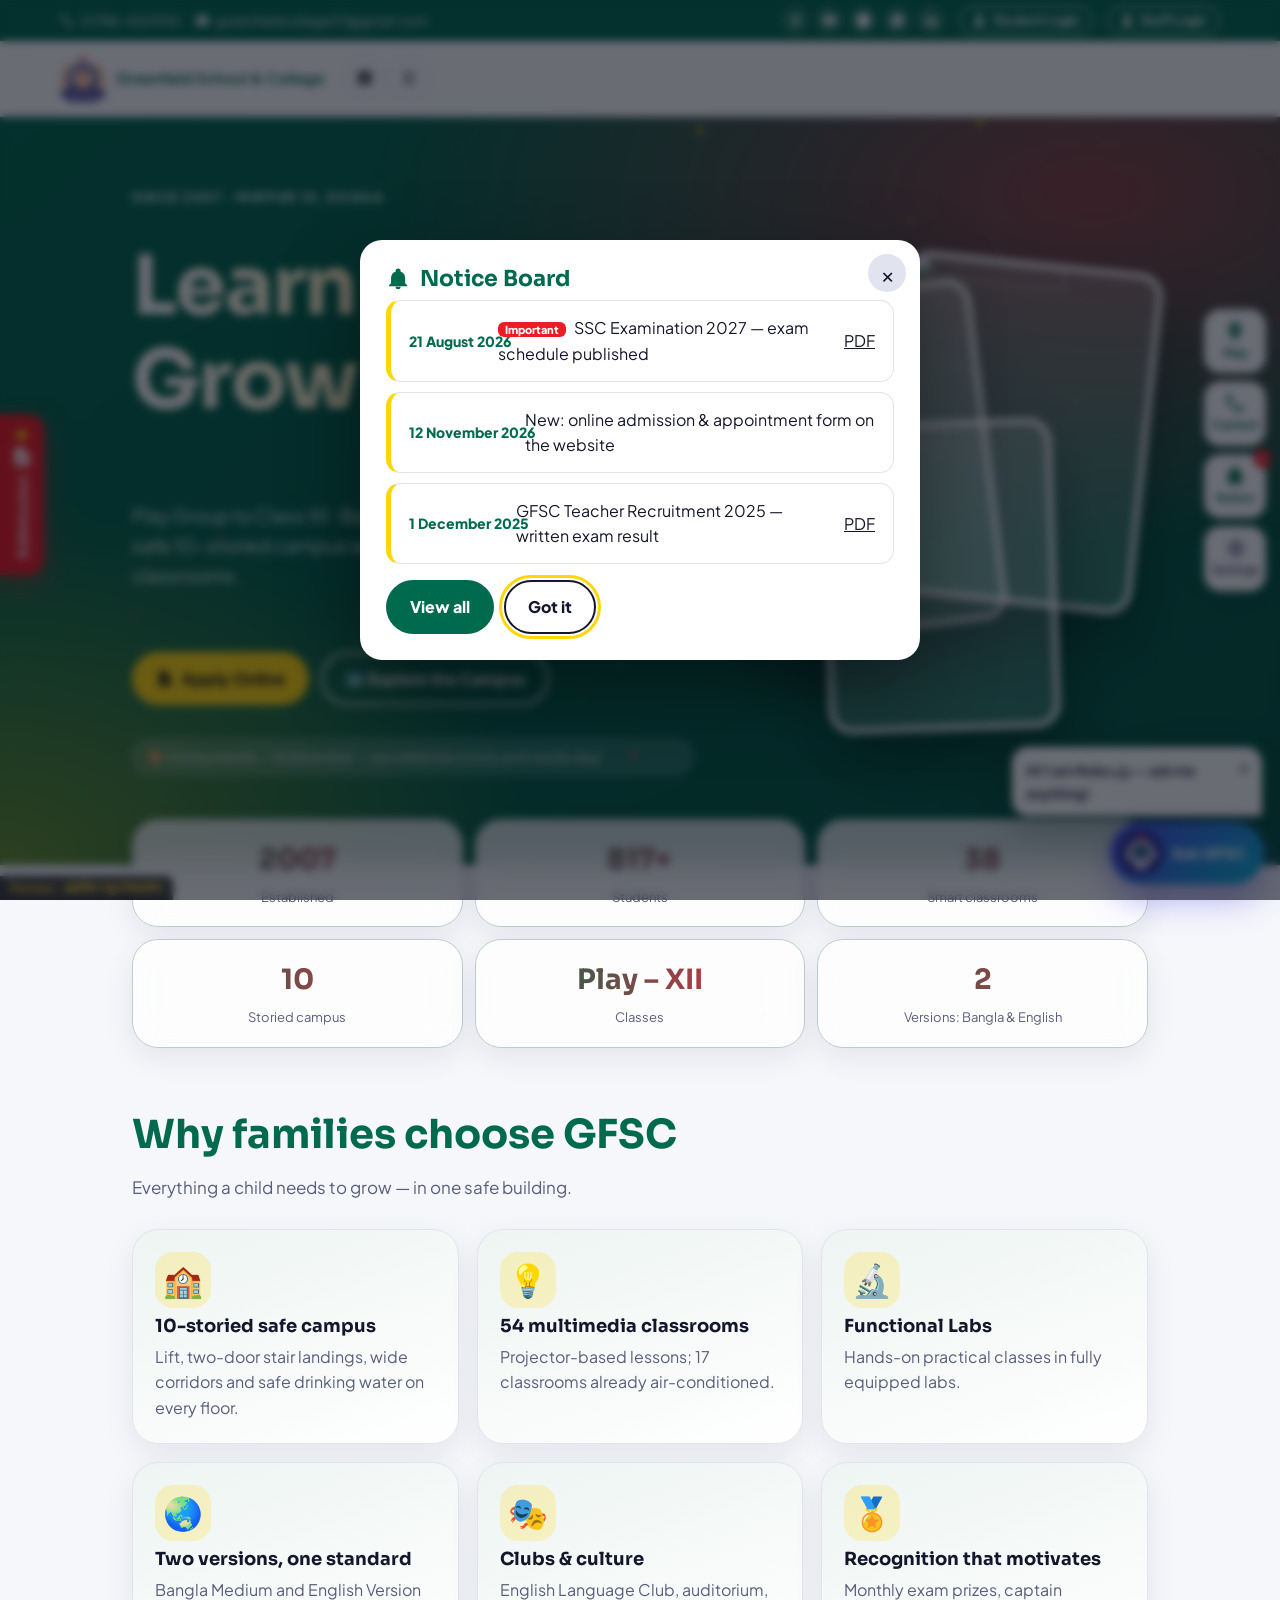
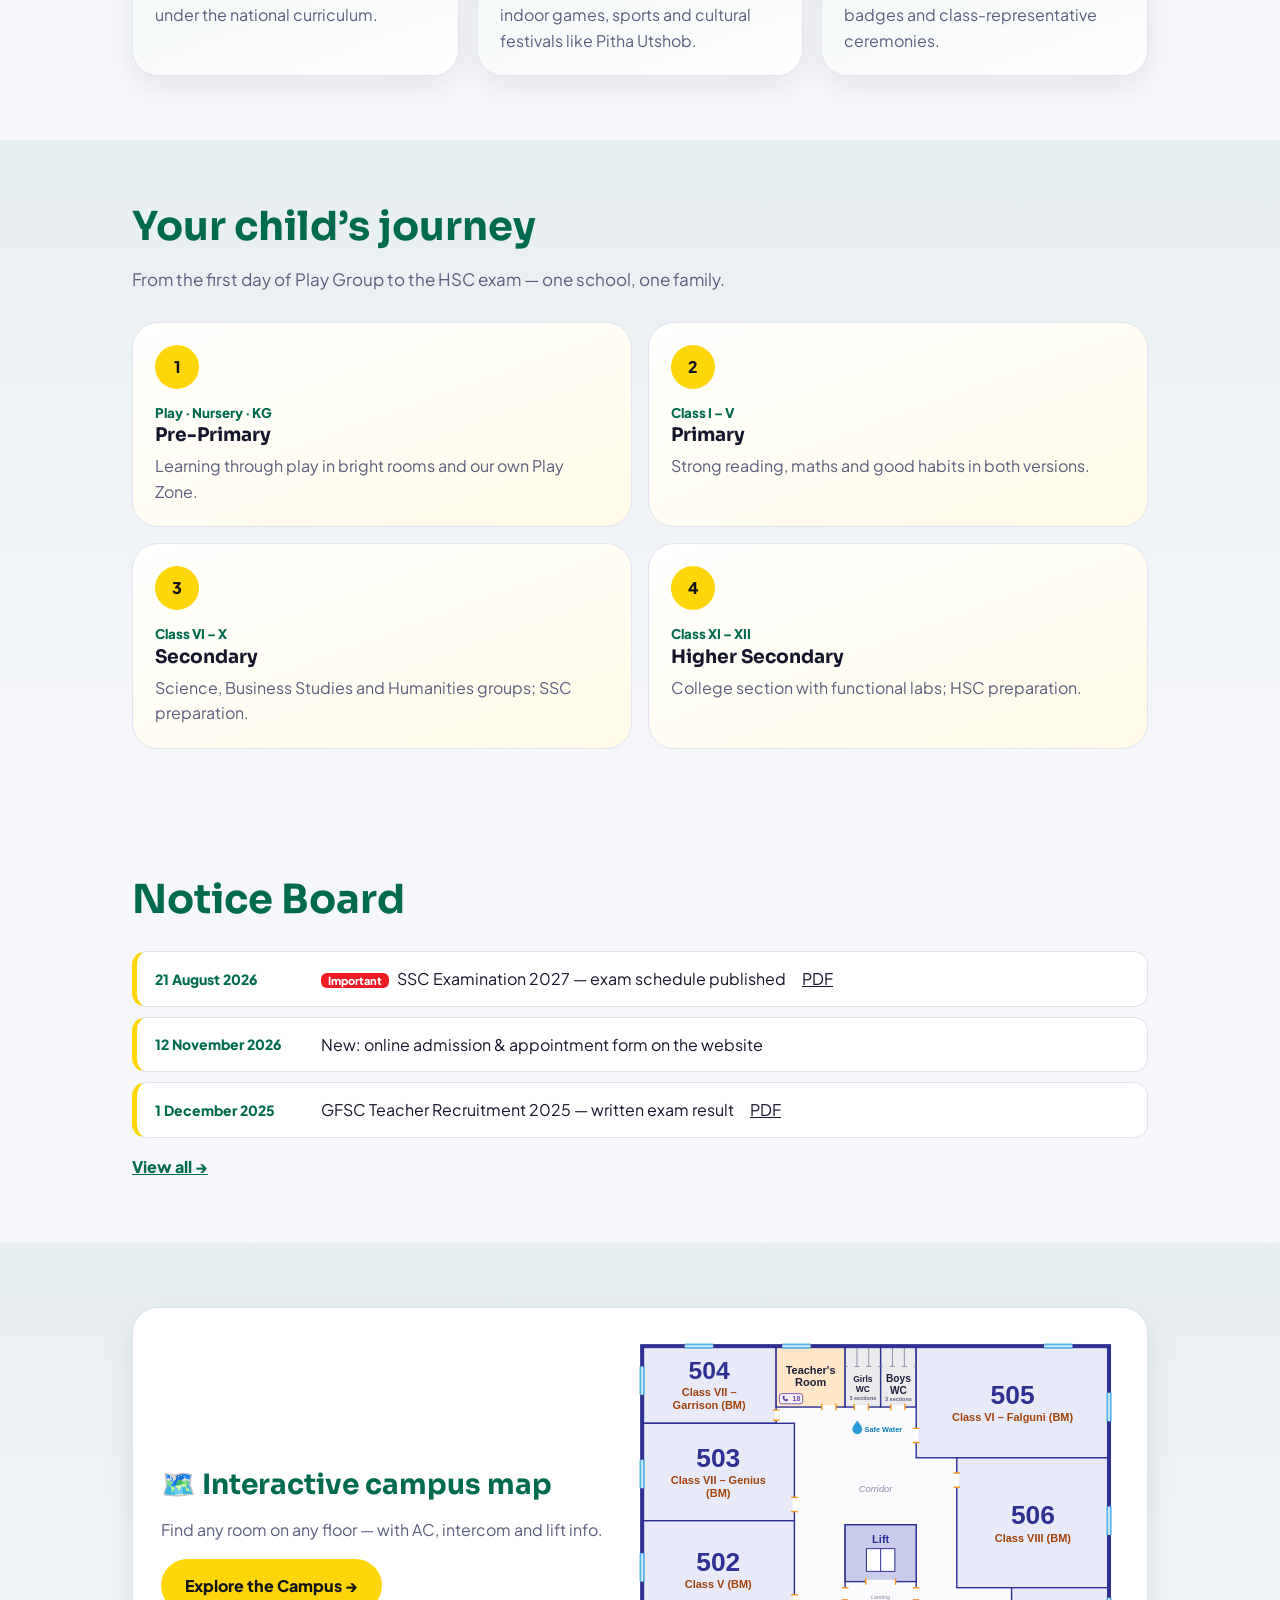
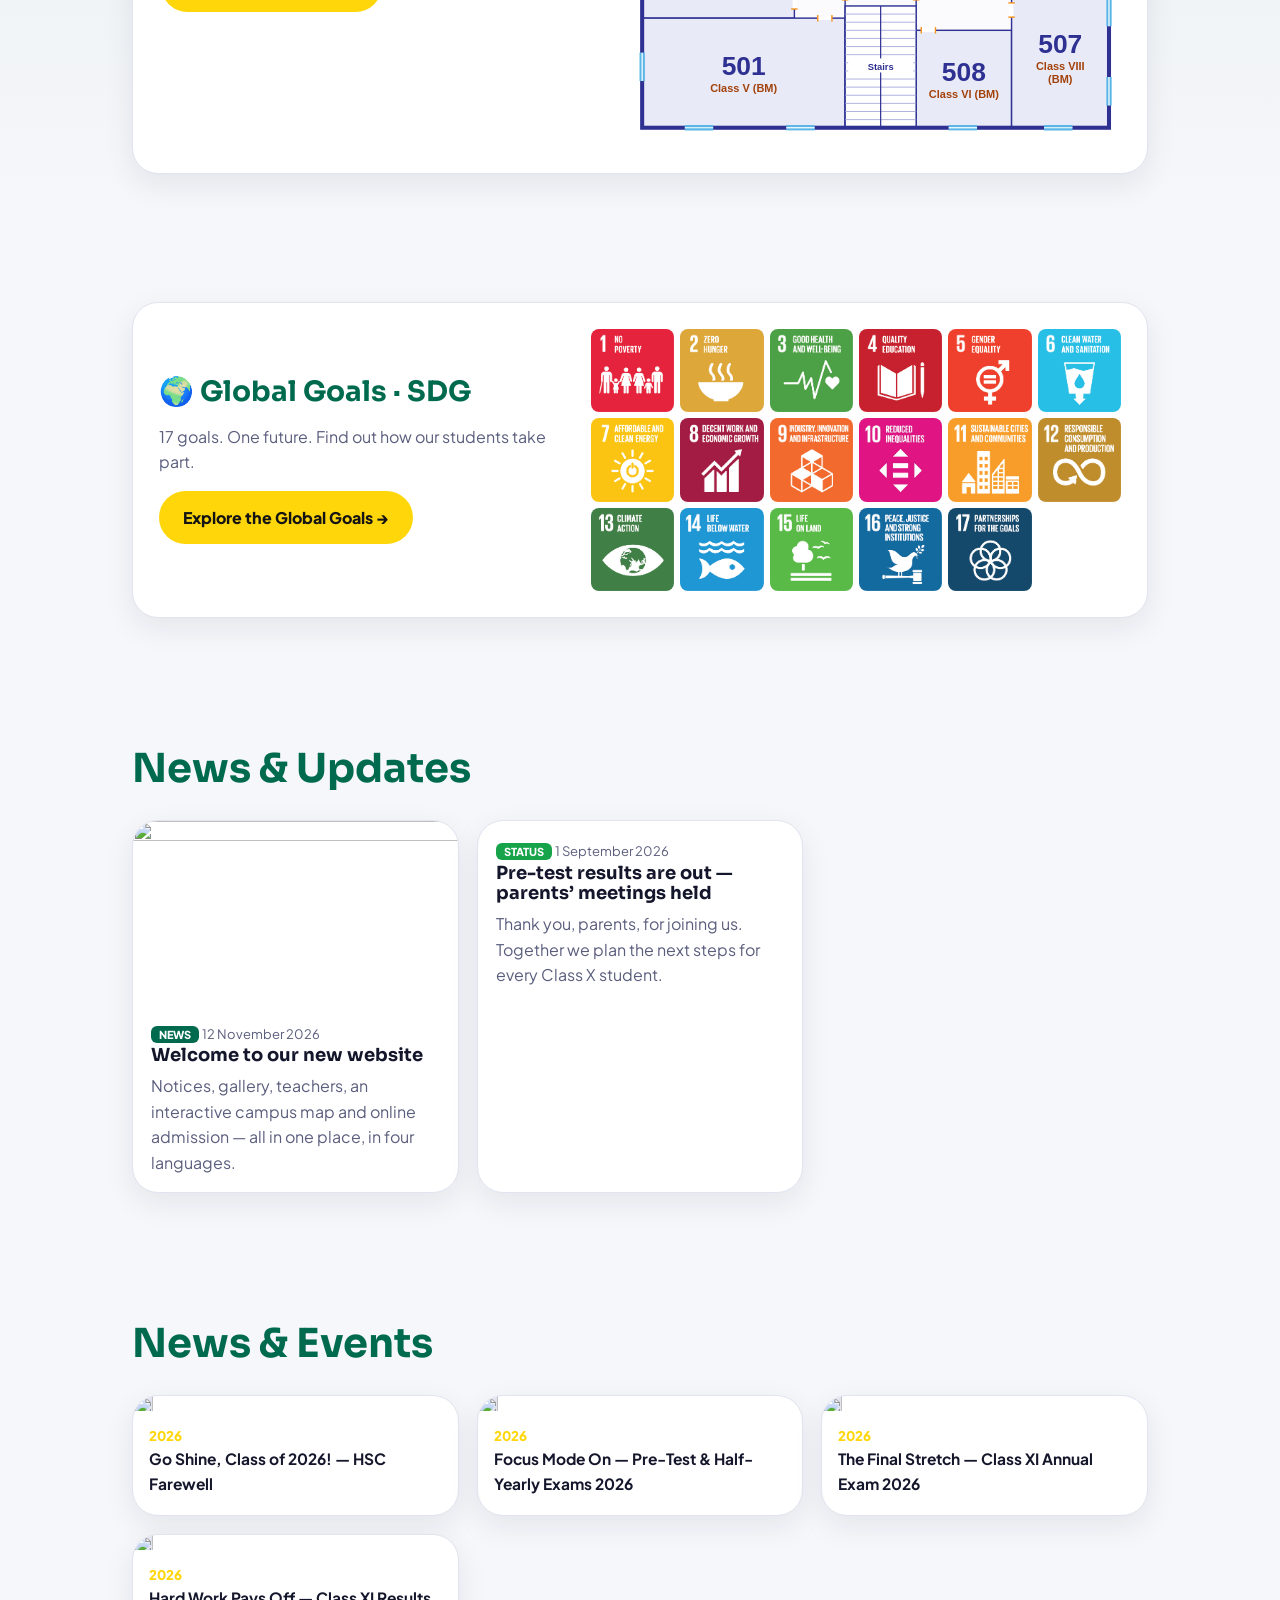
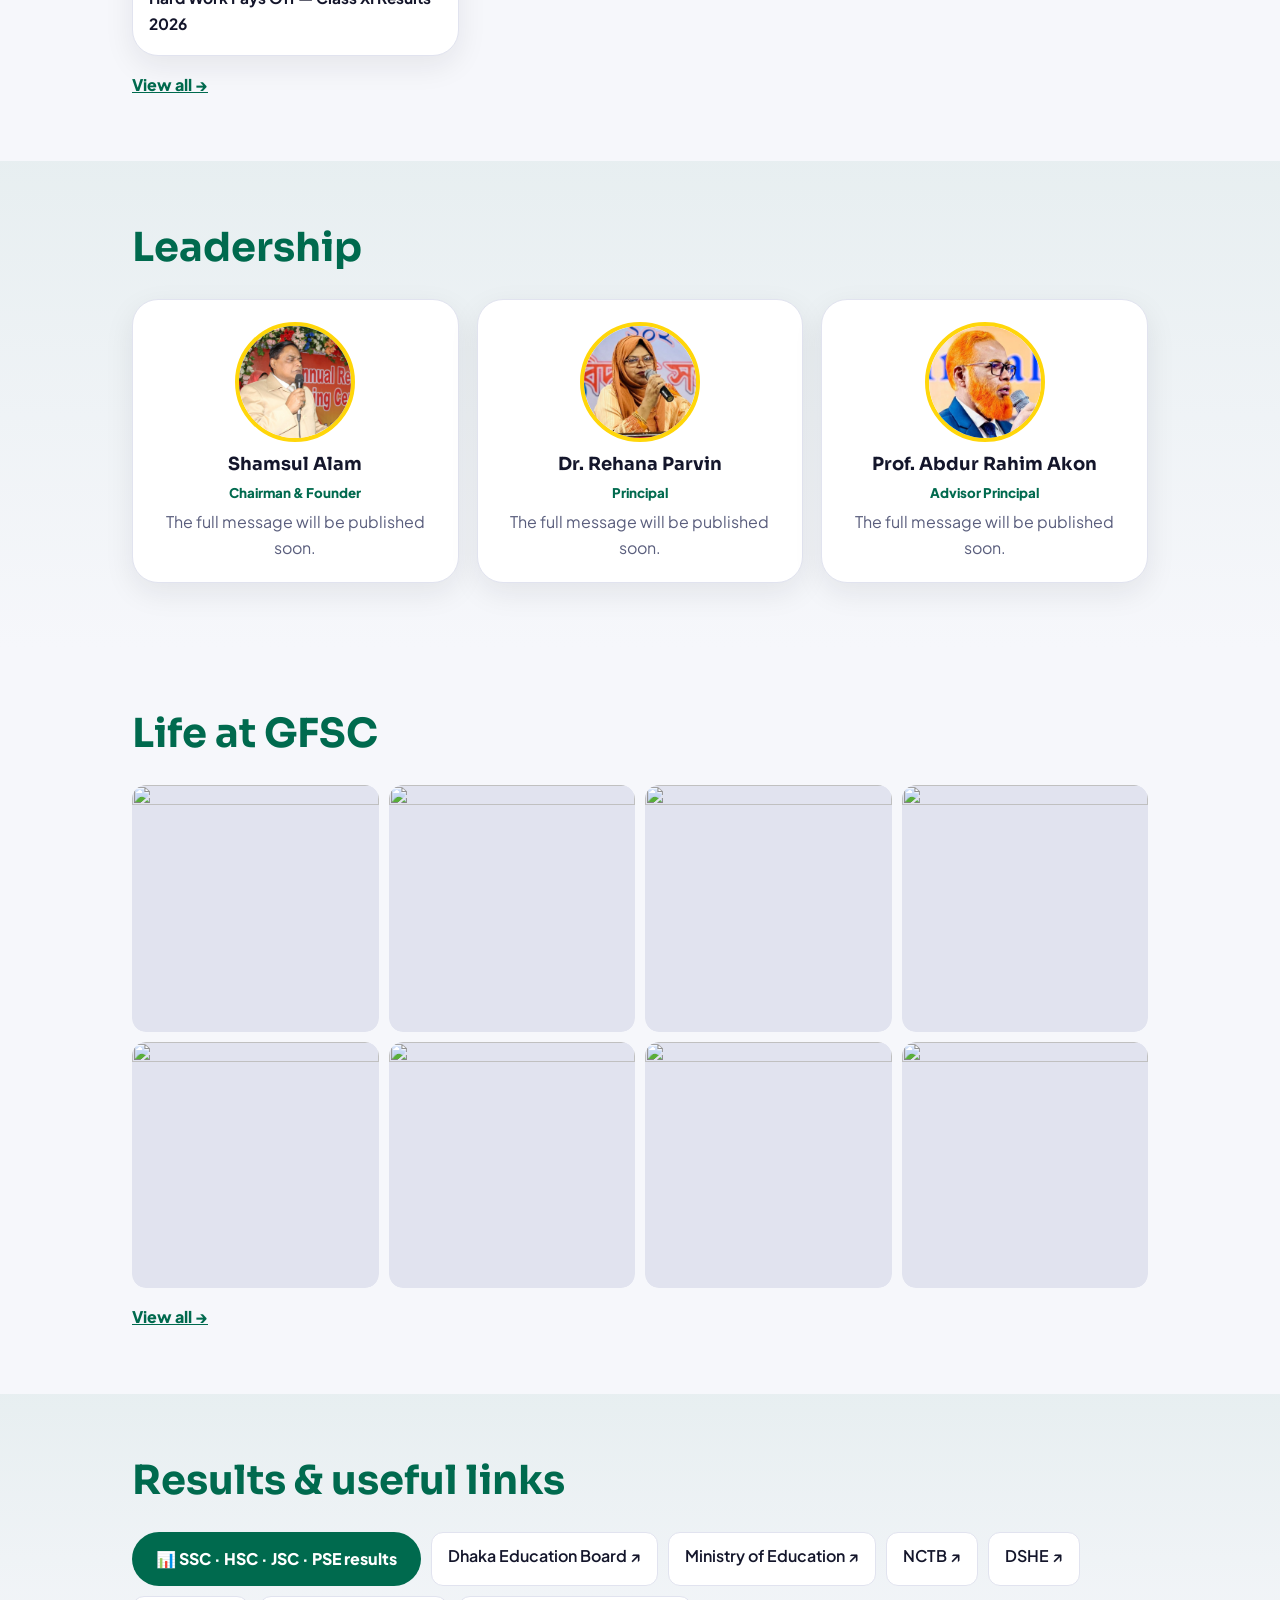
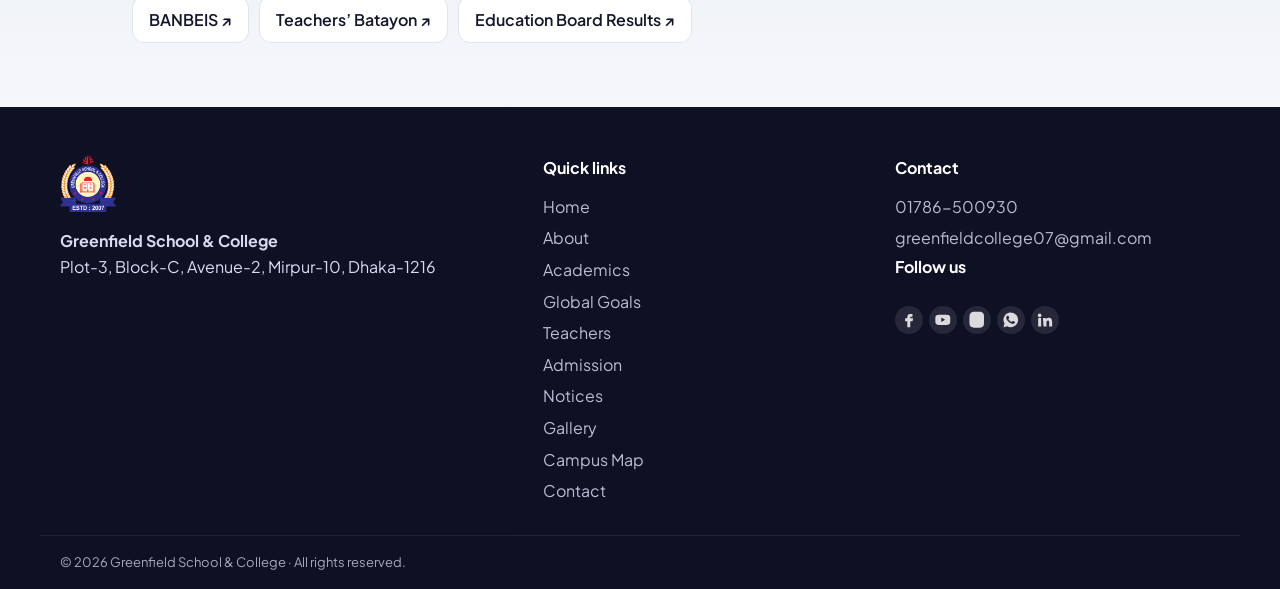
==== commit 4723f998: "Leader photos from slides, official SDG icons, theme banner on every page, About overlap fix, cleare" ====
--- a/v1-aurora/index.html
+++ b/v1-aurora/index.html
@@ -9,6 +9,7 @@
 <link rel="icon" href="../shared/gfsc_logo.png">
 <link rel="preconnect" href="https://fonts.googleapis.com"><link rel="preconnect" href="https://fonts.gstatic.com" crossorigin>
 <link href="https://fonts.googleapis.com/css2?family=Hind+Siliguri:wght@400;600;700&family=Cairo:wght@400;700;900&family=Plus+Jakarta+Sans:wght@400;600;800&family=Sora:wght@600;800&display=swap" rel="stylesheet">
+<link href="https://fonts.googleapis.com/css2?family=Noto+Sans+Bengali:wght@500;700;800&text=%E0%A7%A6%E0%A7%A7%E0%A7%A8%E0%A7%A9%E0%A7%AA%E0%A7%AB%E0%A7%AC%E0%A7%AD%E0%A7%AE%E0%A7%AF&display=swap" rel="stylesheet">
 <link rel="stylesheet" href="../shared/site.css">
 <link rel="stylesheet" href="style.css">
 </head>
--- a/shared/site.css
+++ b/shared/site.css
@@ -344,3 +344,112 @@
 }
 
 @media (max-width:760px){.nv-tools{scrollbar-width:none}.nv-tools::-webkit-scrollbar{display:none}.dock .badge{top:4px;inset-inline-end:8px}}
+
+/* ---------- relaxed navigation ---------- */
+.nv-in{padding:14px 20px;gap:22px}
+.menu{gap:4px}
+.menu a{padding:9px 13px;transition:background .2s,color .2s,transform .2s}
+.menu a:hover{transform:translateY(-1px);color:var(--p)}
+[data-mode=dark] .menu a:hover{color:var(--a)}
+.menu a::after{content:"";display:block;height:2px;background:var(--a);border-radius:2px;transform:scaleX(0);transition:transform .25s;margin-top:2px}
+.menu a:hover::after{transform:scaleX(1)}
+.menu a.on::after{display:none}
+
+/* ---------- settings panel ---------- */
+.m-settings .m-box{width:min(680px,100%)}
+.set-grp{margin:16px 0}
+.set-grp h4{display:flex;gap:8px;align-items:center;margin:0 0 8px;font-size:15px}
+.set-row{display:flex;flex-wrap:wrap;gap:8px}
+.set-b{display:flex;align-items:center;gap:8px;border:2px solid var(--field-line);background:var(--field-bg);color:var(--field-ink);border-radius:999px;padding:8px 16px;font-weight:700;cursor:pointer;transition:transform .15s,border-color .15s,box-shadow .15s}
+.set-b:hover{transform:translateY(-2px);border-color:var(--a);box-shadow:0 6px 16px rgba(0,0,0,.12)}
+.set-b.on{background:var(--p);color:var(--on-p);border-color:var(--p);box-shadow:0 0 0 3px color-mix(in srgb,var(--a) 45%,transparent)}
+.bgp span{width:22px;height:22px;border-radius:6px;border:1px solid var(--line);background:var(--bg)}
+.bg-soft span{background:linear-gradient(135deg,color-mix(in srgb,var(--p) 25%,#fff),color-mix(in srgb,var(--s) 25%,#fff))}
+.bg-dots span{background:radial-gradient(color-mix(in srgb,var(--p) 45%,transparent) 1.5px,#fff 1.6px) 0 0/7px 7px}
+.bg-grid span{background:linear-gradient(color-mix(in srgb,var(--p) 30%,transparent) 1px,transparent 1px) 0 0/7px 7px,linear-gradient(90deg,color-mix(in srgb,var(--p) 30%,transparent) 1px,#fff 1px) 0 0/7px 7px}
+.set-months{display:grid;grid-template-columns:repeat(auto-fill,minmax(140px,1fr));gap:8px}
+.set-m{display:flex;gap:8px;align-items:center;text-align:start;border:2px solid var(--field-line);background:var(--field-bg);color:var(--field-ink);border-radius:14px;padding:8px 10px;cursor:pointer;font-size:12.5px;transition:transform .15s,border-color .15s,box-shadow .15s}
+.set-m i{width:26px;height:26px;border-radius:8px;flex:none}
+.set-m:hover{transform:translateY(-2px);border-color:var(--a);box-shadow:0 6px 16px rgba(0,0,0,.12)}
+.set-m.on{border-color:var(--p);box-shadow:0 0 0 3px color-mix(in srgb,var(--a) 45%,transparent)}
+.dock .d-set{color:var(--muted)}
+
+/* ---------- page backgrounds ---------- */
+[data-bg=soft] body{background:linear-gradient(180deg,color-mix(in srgb,var(--p) 9%,var(--bg)),color-mix(in srgb,var(--s) 9%,var(--bg))) fixed}
+[data-bg=dots] body{background:radial-gradient(color-mix(in srgb,var(--p) 16%,transparent) 1.4px,transparent 1.5px) 0 0/22px 22px,var(--bg)}
+[data-bg=grid] body{background:linear-gradient(color-mix(in srgb,var(--p) 8%,transparent) 1px,transparent 1px) 0 0/28px 28px,linear-gradient(90deg,color-mix(in srgb,var(--p) 8%,transparent) 1px,transparent 1px) 0 0/28px 28px,var(--bg)}
+[data-bg=soft] .sec.alt,[data-bg=dots] .sec.alt,[data-bg=grid] .sec.alt{background:color-mix(in srgb,var(--surface) 55%,transparent)}
+
+/* ---------- chatbot option chips ---------- */
+.cb-row{display:flex;flex-wrap:wrap;gap:6px;margin-top:8px}
+.cb{border:1.5px solid var(--p);background:var(--surface);color:var(--ink);border-radius:999px;padding:5px 11px;font-size:12.5px;font-weight:700;cursor:pointer;transition:.15s}
+.cb:hover{background:var(--p);color:var(--on-p);transform:translateY(-1px)}
+
+/* ---------- hover effects everywhere (feedback for every clickable thing) ---------- */
+a,button,[role=button]{transition:transform .18s ease,box-shadow .18s ease,background-color .18s ease,color .18s ease,border-color .18s ease,filter .18s ease}
+.card,.stat,.fac,.journey li,.notices li,.person,.sdg,.days li,.career,.album,.post,.campus-teaser,.goals-teaser,.b{transition:transform .22s ease,box-shadow .22s ease,border-color .22s ease}
+.card:hover,.stat:hover,.fac:hover,.journey li:hover,.person:hover,.days li:hover,.post:hover,.album:hover{transform:translateY(-4px);box-shadow:0 16px 36px color-mix(in srgb,var(--p) 18%,rgba(0,0,0,.08));border-color:color-mix(in srgb,var(--a) 60%,var(--line))}
+.notices li:hover{transform:translateX(4px);border-inline-start-color:var(--p);box-shadow:var(--shadow)}
+[dir=rtl] .notices li:hover{transform:translateX(-4px)}
+.sdg:hover{transform:translateY(-5px) scale(1.02);box-shadow:0 18px 40px rgba(0,0,0,.22)}
+.campus-teaser:hover,.goals-teaser:hover{transform:translateY(-4px);box-shadow:0 20px 44px color-mix(in srgb,var(--p) 20%,rgba(0,0,0,.1))}
+.album:hover .cover img,.post:hover img{filter:brightness(1.06) saturate(1.1)}
+.gallery .ph:hover img{transform:scale(1.05);filter:brightness(1.08)}
+.gallery .ph{position:relative}
+.gallery .ph::after{content:"🔍";position:absolute;inset:auto 10px 10px auto;font-size:18px;background:rgba(0,0,0,.55);border-radius:999px;padding:4px 8px;opacity:0;transition:opacity .2s}
+.gallery .ph:hover::after{opacity:1}
+.links a:not(.btn):hover{background:var(--p);color:var(--on-p);border-color:var(--p);transform:translateY(-2px)}
+.btn-ghost:hover{background:color-mix(in srgb,currentColor 12%,transparent)}
+.btn:active,.set-b:active,.cb:active,.dock button:active{transform:scale(.97)}
+.soc a:hover{transform:translateY(-3px) scale(1.08);background:var(--a);color:var(--on-a)}
+.tb-l a:hover{opacity:1;text-decoration:underline}
+.brand:hover img{transform:rotate(-6deg) scale(1.05)}
+.brand img{transition:transform .3s}
+.iconb:hover{border-color:var(--a);background:color-mix(in srgb,var(--a) 15%,var(--field-bg));transform:translateY(-1px)}
+.dock button:hover{transform:translateX(-4px);box-shadow:0 10px 24px rgba(0,0,0,.18)}
+[dir=rtl] .dock button:hover{transform:translateX(4px)}
+.adm-float:hover{filter:brightness(1.1);padding-inline-start:16px}
+.chat-fab:hover{transform:translateY(-3px) scale(1.04)}
+.ch-q button:hover{background:var(--p);color:var(--on-p);border-color:var(--p)}
+.ch-f button:hover{filter:brightness(1.12)}
+.m-x:hover{background:var(--s);color:var(--on-s);transform:rotate(90deg)}
+.lb-x:hover{background:#fff;color:#000;transform:rotate(90deg)}
+.lb-thumbs button:hover{opacity:1;transform:translateY(-2px)}
+.pp-chips button:hover{border-color:var(--a);transform:translateY(-1px)}
+.seg span:hover{border-color:var(--a)}
+.more:hover{letter-spacing:.02em;text-decoration:underline}
+.ft a:hover{opacity:1;color:#fff;padding-inline-start:4px}
+.q-list button:hover{transform:translateX(3px)}
+.field input:hover,.field select:hover,.field textarea:hover,.pp-search:hover{border-color:color-mix(in srgb,var(--a) 70%,var(--field-line))}
+@media (hover:none){.card:hover,.person:hover,.sdg:hover{transform:none}}
+@media (max-width:760px){.dock button:hover{transform:none}}
+
+/* about page: number cards never slide over the mission / vision cards */
+.stats-plain .stats,.v-aurora .stats-plain .stats,.v-heritage .stats-plain .stats{margin:28px 0 0!important}
+.mvv .card{display:flex;flex-direction:column}
+/* official SDG icons */
+.sdgs{grid-template-columns:repeat(auto-fill,minmax(250px,1fr))}
+.sdg{flex-direction:row;align-items:flex-start;gap:14px;min-height:0;padding:12px;background:var(--surface);color:var(--ink);border:1px solid var(--line);border-inline-start:6px solid var(--c)}
+.sdg img{width:96px;height:96px;border-radius:10px;flex:none}
+.sdg h3{color:var(--ink);font-size:15.5px;margin:2px 0 6px}.sdg h3 b{color:var(--c);font-size:18px}
+[data-mode=dark] .sdg h3 b{filter:brightness(1.4)}
+.sdg p{color:var(--muted);font-size:13.5px;margin:0;opacity:1}.sdg em{color:var(--ink)}
+.sdgs.small{display:grid;grid-template-columns:repeat(6,1fr);gap:6px}
+.sdg-logo{width:100%;aspect-ratio:1;border-radius:8px;transition:transform .2s,box-shadow .2s}
+.sdg-logo:hover{transform:scale(1.08) rotate(-2deg);box-shadow:0 10px 24px rgba(0,0,0,.25);position:relative;z-index:2}
+img.sdg4-badge{width:200px;height:200px;border-radius:20px;display:block;background:none}
+/* theme banner on top of every page */
+.page-hero{min-height:0!important}
+.page-hero .hero-in{padding-top:54px;padding-bottom:54px;display:block!important}
+.page-hero h1{font-size:clamp(32px,4.6vw,58px)!important}
+.page-hero .lead{margin-bottom:16px}
+.page-hero + .sec{padding-top:44px}
+body.v-heritage .page-hero,body.v-bento .page-hero{background:linear-gradient(135deg,var(--p),color-mix(in srgb,var(--p) 72%,var(--s)));color:var(--on-p);padding:0}
+body.v-heritage .page-hero canvas.fx,body.v-bento .page-hero canvas.fx{opacity:1;display:block}
+body.v-heritage .page-hero h1,body.v-heritage .page-hero .kicker,body.v-bento .page-hero h1,body.v-bento .page-hero .kicker{color:var(--on-p)}
+body.v-heritage .page-hero .lead,body.v-bento .page-hero .lead{color:var(--on-p);border-color:var(--a);opacity:.95}
+body.v-heritage .page-hero .month-chip{color:var(--on-p);background:rgba(255,255,255,.14);border-color:rgba(255,255,255,.3)}
+body.v-bento .page-hero{margin:16px 20px 0;border-radius:var(--radius);overflow:hidden}
+@media (max-width:760px){.sdgs.small{grid-template-columns:repeat(4,1fr)}.sdg img{width:72px;height:72px}}
+
+.sh:has(h2:empty){display:none}
